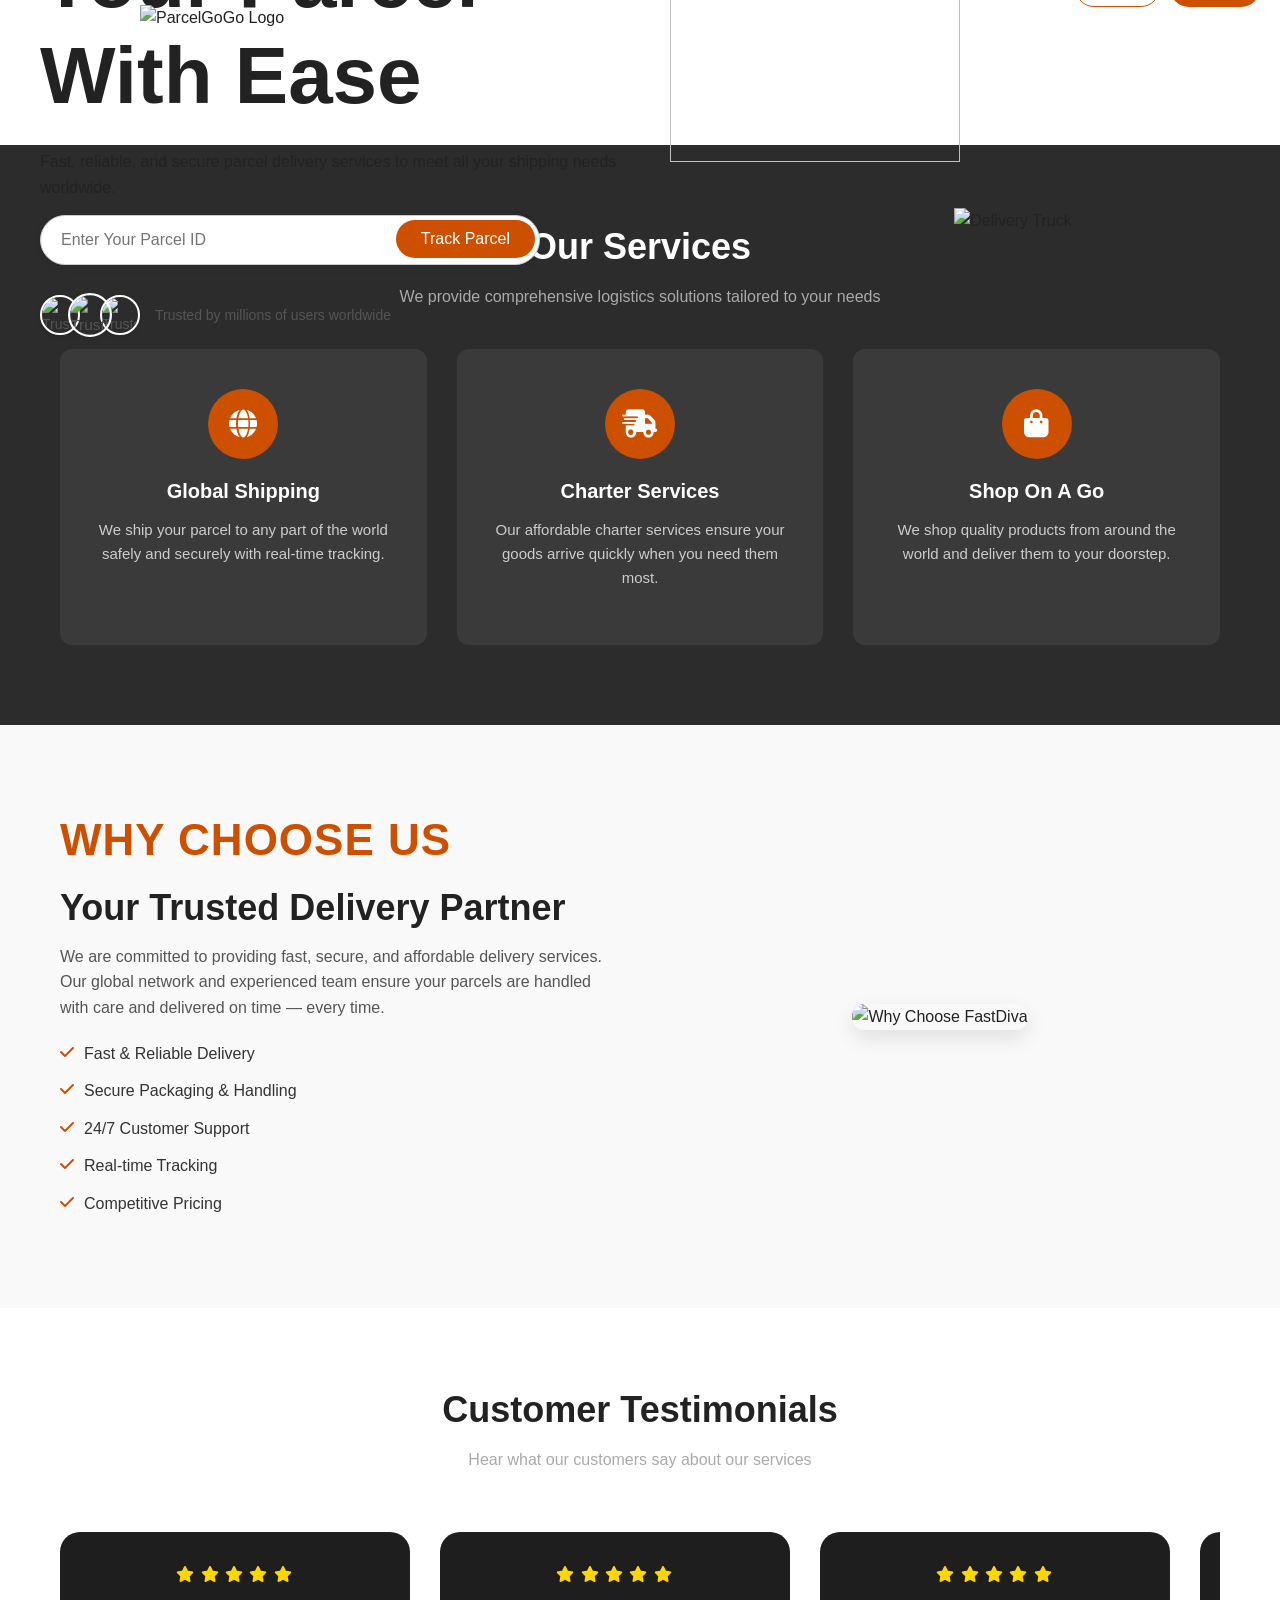
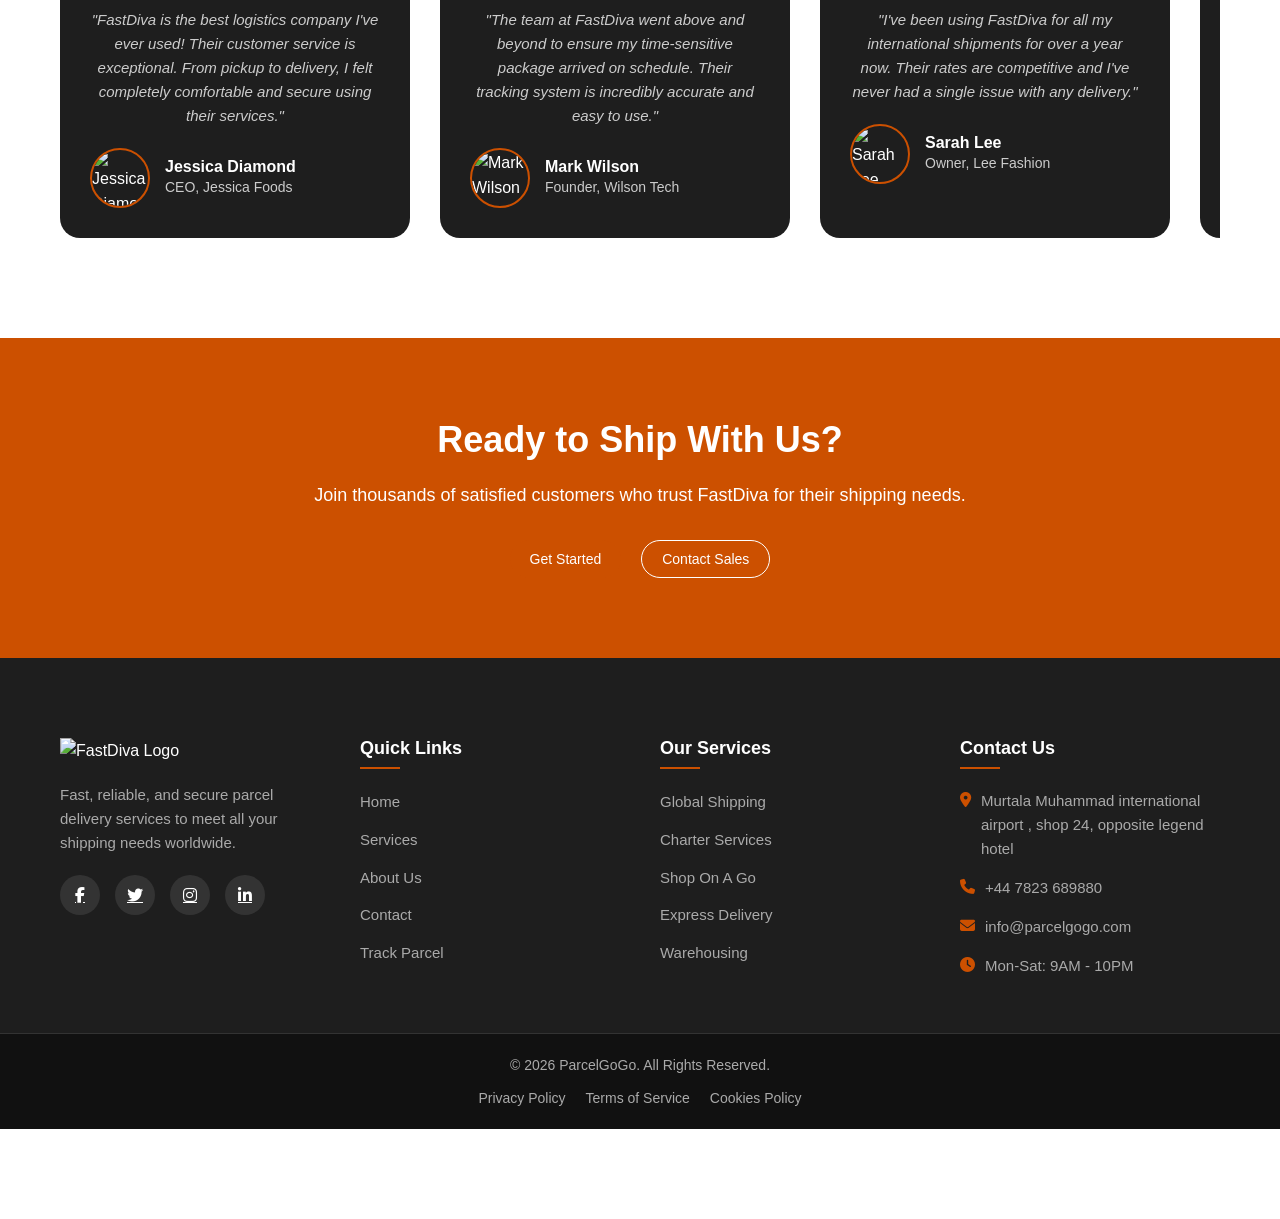
==== index.html @ 7b069b22 "Add files via upload" ====
<!DOCTYPE html>
<html lang="en">

<head>
  <meta charset="UTF-8" />
  <meta name="viewport" content="width=device-width, initial-scale=1.0" />
  <title>ParcelGoGo - Parcel Delivery Service</title>
  <link rel="stylesheet" href="https://cdnjs.cloudflare.com/ajax/libs/font-awesome/6.5.0/css/all.min.css">
  <link rel="stylesheet" href="./style.css">
  <link rel="icon" type="image/svg+xml" href="./assets/Colored No BG.png">
</head>

<body>

  <header>
    <div class="logo">
      <img class="logo-imgg"  src="./assets/Colored No BG.png" alt="ParcelGoGo Logo">
    </div>


    <nav>
      <ul>
        <li><a href="index.html">Home</a></li>
        <li class="dropdown">
          <a href="#">Services <i class="fa-solid fa-chevron-down dropdown-icon"></i></a>
          <div class="dropdown-content">
            <a href="shippingPage.html">Global Shipping</a>
            <a href="charter.html">Charter Services</a>
            <a href="shop.html">Shop On A Go</a>
            <a href="express.html">Express Delivery</a>
          </div>
        </li>
        <li><a href="about.html">About Us</a></li>
        <li><a href="offices.html" class="active">Our Offices</a></li>
        <li><a href="contact.html">Contact Us</a></li>
      </ul>
    </nav>



    <div class="auth-buttons">
      <button class="btn btn-outline">Sign In</button>
      <button class="btn btn-primary">Sign Up</button>
    </div>

    <div class="menu-toggle">
      <i class="fas fa-bars"></i>
    </div>
  </header>

  <!-- HERO SECTION -->
  <section class="hero container">
    <div class="hero-content">
      <h1>Send & Track <br>Your Parcel <br> With Ease</h1>
      <div class="arrowImage">
        <img src="./assets/arrow.png" alt="">
      </div>
      <p>Fast, reliable, and secure parcel delivery services to meet all your shipping needs worldwide.</p>

      <form class="tracking-form">
        <input type="text" placeholder="Enter Your Parcel ID">
        <button type="submit">Track Parcel</button>
      </form>

      <div class="trusted">
        <div class="trusted-images">
          <img src="./assets/person_1.jpg" alt="Trusted User">
          <img src="./assets/person_2.jpg" alt="Trusted User">
          <img src="./assets/person_1.jpg" alt="Trusted User">
        </div>
        <span>Trusted by millions of users worldwide</span>
      </div>
    </div>

    <div class="hero-image">
      <img src="./assets/mainTruck.png" alt="Delivery Truck">
    </div>
  </section>

  <!-- SERVICES SECTION -->
  <section class="services">
    <div class="container">
      <h2 class="section-title">Our Services</h2>
      <p class="section-subtitle">We provide comprehensive logistics solutions tailored to your needs</p>

      <div class="services-container">
        <div class="service-card">
          <div class="service-icon">
            <i class="fa-solid fa-globe"></i>
          </div>
          <h3>Global Shipping</h3>
          <p>We ship your parcel to any part of the world safely and securely with real-time tracking.</p>
        </div>

        <div class="service-card">
          <div class="service-icon">
            <i class="fa-solid fa-truck-fast"></i>
          </div>
          <h3>Charter Services</h3>
          <p>Our affordable charter services ensure your goods arrive quickly when you need them most.</p>
        </div>

        <div class="service-card">
          <div class="service-icon">
            <i class="fa-solid fa-bag-shopping"></i>
          </div>
          <h3>Shop On A Go</h3>
          <p>We shop quality products from around the world and deliver them to your doorstep.</p>
        </div>
      </div>
    </div>
  </section>

  <!-- WHY CHOOSE US SECTION -->
  <section class="why-choose-us">
    <div class="container">
      <div class="why-content">
        <div class="why-text">
          <span class="section-label">Why Choose Us</span>
          <h2>Your Trusted Delivery Partner</h2>
          <p>We are committed to providing fast, secure, and affordable delivery services. Our global network and
            experienced team ensure your parcels are handled with care and delivered on time — every time.</p>
          <ul>
            <li><i class="fa-solid fa-check"></i> Fast & Reliable Delivery</li>
            <li><i class="fa-solid fa-check"></i> Secure Packaging & Handling</li>
            <li><i class="fa-solid fa-check"></i> 24/7 Customer Support</li>
            <li><i class="fa-solid fa-check"></i> Real-time Tracking</li>
            <li><i class="fa-solid fa-check"></i> Competitive Pricing</li>
          </ul>
        </div>

        <div class="why-image">
          <img src="./assets/person_1.jpg" alt="Why Choose FastDiva">
        </div>
      </div>
    </div>
  </section>

  <!-- TESTIMONIALS SECTION -->
  <section class="testimonials">
    <div class="container">
      <h2 class="section-title">Customer Testimonials</h2>
      <p class="section-subtitle">Hear what our customers say about our services</p>

      <div class="testimonial-slider">
        <div class="testimonial-card">
          <div class="stars">
            <i class="fas fa-star"></i>
            <i class="fas fa-star"></i>
            <i class="fas fa-star"></i>
            <i class="fas fa-star"></i>
            <i class="fas fa-star"></i>
          </div>
          <p class="testimonial-text">
            "FastDiva is the best logistics company I've ever used! Their customer service is exceptional. From pickup
            to delivery, I felt completely comfortable and secure using their services."
          </p>
          <div class="testimonial-author">
            <img src="./assets/person_1.jpg" alt="Jessica Diamond">
            <div>
              <h4>Jessica Diamond</h4>
              <p>CEO, Jessica Foods</p>
            </div>
          </div>
        </div>

        <div class="testimonial-card">
          <div class="stars">
            <i class="fas fa-star"></i>
            <i class="fas fa-star"></i>
            <i class="fas fa-star"></i>
            <i class="fas fa-star"></i>
            <i class="fas fa-star"></i>
          </div>
          <p class="testimonial-text">
            "The team at FastDiva went above and beyond to ensure my time-sensitive package arrived on schedule. Their
            tracking system is incredibly accurate and easy to use."
          </p>
          <div class="testimonial-author">
            <img src="./assets/person_2.jpg" alt="Mark Wilson">
            <div>
              <h4>Mark Wilson</h4>
              <p>Founder, Wilson Tech</p>
            </div>
          </div>
        </div>

        <div class="testimonial-card">
          <div class="stars">
            <i class="fas fa-star"></i>
            <i class="fas fa-star"></i>
            <i class="fas fa-star"></i>
            <i class="fas fa-star"></i>
            <i class="fas fa-star"></i>
          </div>
          <p class="testimonial-text">
            "I've been using FastDiva for all my international shipments for over a year now. Their rates are
            competitive and I've never had a single issue with any delivery."
          </p>
          <div class="testimonial-author">
            <img src="./assets/person_1.jpg" alt="Sarah Lee">
            <div>
              <h4>Sarah Lee</h4>
              <p>Owner, Lee Fashion</p>
            </div>
          </div>
        </div>

        <div class="testimonial-card">
          <div class="stars">
            <i class="fas fa-star"></i>
            <i class="fas fa-star"></i>
            <i class="fas fa-star"></i>
            <i class="fas fa-star"></i>
            <i class="fas fa-star"></i>
          </div>
          <p class="testimonial-text">
            "What sets FastDiva apart is their attention to detail. Every package is handled with care, and their
            customer support team is always available to answer questions."
          </p>
          <div class="testimonial-author">
            <img src="./assets/person_2.jpg" alt="David Chen">
            <div>
              <h4>David Chen</h4>
              <p>Director, Global Imports</p>
            </div>
          </div>
        </div>
      </div>
    </div>
  </section>

  <!-- CTA SECTION -->
  <section class="cta">
    <div class="container">
      <h2>Ready to Ship With Us?</h2>
      <p>Join thousands of satisfied customers who trust FastDiva for their shipping needs.</p>
      <div class="cta-buttons">
        <button class="btn btn-primary">Get Started</button>
        <button class="btn btn-outline">Contact Sales</button>
      </div>
    </div>
  </section>

  <!-- FOOTER SECTION -->
  <footer class="footer">
    <div class="container">
      <div class="footer-container">
        <div class="footer-logo">
          <img src="./assets/Colored No BG.png" alt="FastDiva Logo">
          <p>Fast, reliable, and secure parcel delivery services to meet all your shipping needs worldwide.</p>
          <div class="social-icons">
            <a href="#"><i class="fab fa-facebook-f"></i></a>
            <a href="#"><i class="fab fa-twitter"></i></a>
            <a href="#"><i class="fab fa-instagram"></i></a>
            <a href="#"><i class="fab fa-linkedin-in"></i></a>
          </div>
        </div>

        <div class="footer-links">
          <h3>Quick Links</h3>
          <ul>
            <li><a href="#">Home</a></li>
            <li><a href="#">Services</a></li>
            <li><a href="#">About Us</a></li>
            <li><a href="#">Contact</a></li>
            <li><a href="#">Track Parcel</a></li>
          </ul>
        </div>

        <div class="footer-services">
          <h3>Our Services</h3>
          <ul>
            <li><a href="#">Global Shipping</a></li>
            <li><a href="#">Charter Services</a></li>
            <li><a href="#">Shop On A Go</a></li>
            <li><a href="#">Express Delivery</a></li>
            <li><a href="#">Warehousing</a></li>
          </ul>
        </div>

        <div class="footer-contact">
          <h3>Contact Us</h3>
          <ul>
            <li><i class="fas fa-map-marker-alt"></i><a href="">Murtala Muhammad international airport , shop 24,
                opposite legend hotel </a> </li>
            <li><i class="fas fa-phone"></i><a href=""> +44 7823 689880</a></li>
            <li><i class="fas fa-envelope"></i> <a href="">info@parcelgogo.com</a></li>
            <li><i class="fas fa-clock"></i><a href=""> Mon-Sat: 9AM - 10PM</a></li>
          </ul>
        </div>
      </div>
    </div>

    <div class="footer-bottom">
      <div class="container">
        <p>&copy; 2026 ParcelGoGo. All Rights Reserved.</p>
        <div class="legal-links">
          <a href="#">Privacy Policy</a>
          <a href="#">Terms of Service</a>
          <a href="#">Cookies Policy</a>
        </div>
      </div>
    </div>
  </footer>

  <script src="./script.js">
  </script>

</body>

</html>
---- style.css ----
/* BASE STYLES */
:root {
  --primary-color: #cc5000;
  --secondary-color: #2c2c2c;
  --dark-color: #1e1e1e;
  --light-color: #fff;
  --text-color: #222;
  --text-light: #aaa;
  --gray-color: #ccc;
  --section-padding: 80px 20px;
}

* {
  box-sizing: border-box;
  margin: 0;
  padding: 0;
}

body {
  margin: 0;
  font-family: 'Segoe UI', Arial, sans-serif;
  background: #fff;
  color: var(--text-color);
  line-height: 1.6;
}

img {
  max-width: 100%;
  height: auto;
}

.container {
  width: 100%;
  max-width: 1200px;
  margin: 0 auto;
  padding: 0 20px;
}

section {
  padding: var(--section-padding);
}

h1,
h2,
h3,
h4 {
  line-height: 1.2;
  margin-bottom: 15px;
}

p {
  margin-bottom: 15px;
}

.btn {
  display: inline-block;
  padding: 10px 20px;
  border-radius: 25px;
  font-size: 14px;
  font-weight: 500;
  text-align: center;
  cursor: pointer;
  transition: all 0.3s ease;
  border: none;
}

.btn-primary {
  background: var(--primary-color);
  color: var(--light-color);
}

.btn-outline {
  background: transparent;
  color: var(--primary-color);
  border: 1px solid var(--primary-color);
}

.btn:hover {
  transform: translateY(-2px);
  box-shadow: 0 4px 8px rgba(0, 0, 0, 0.1);
}

.section-title {
  font-size: 36px;
  margin-bottom: 15px;
  text-align: center;
}

.section-subtitle {
  font-size: 16px;
  color: var(--text-light);
  text-align: center;
  max-width: 700px;
  margin: 0 auto 40px;
}

.section-label {
  display: inline-block;
  font-size: 44px;
  font-weight: bold;
  color: var(--primary-color);
  text-transform: uppercase;
  letter-spacing: 1px;
  margin-bottom: 10px;
}


.logo {
  margin-left: 120px;
  /* adjust value as needed */
  margin-top: 100px;
}

/* HEADER */
header {
  display: flex;
  justify-content: space-between;
  align-items: center;
  padding: 15px 20px;
  background: transparent;
  position: static;
  left: 0;
  right: 0;
  z-index: 1000;
  transition: all 0.3s ease;
  margin-top: -10vh;
}


.logo img {
  height: 60px;
  width: 80px;
}

.logo-imgg {
  position: relative;
  top: -20px;
  /* Moves image upward */
}

nav ul {
  list-style: none;
  display: flex;
  gap: 25px;
  align-items: center;
  margin: 0;
  padding: 0;
}

nav a {
  text-decoration: none;
  color: var(--text-color);
  font-size: 15px;
  font-weight: 500;
  transition: color 0.3s ease;
}

nav a:hover {
  color: var(--primary-color);
}

.auth-buttons {
  display: flex;
  gap: 10px;
}

.dropdown {
  position: relative;
  display: inline-block;
}

.dropdown-icon {
  cursor: pointer;
  font-size: 14px;
  color: var(--text-color);
  transition: all 0.3s ease;
}

.dropdown:hover .dropdown-icon {
  color: var(--primary-color);
}

.dropdown-content {
  display: none;
  position: absolute;
  background-color: var(--light-color);
  min-width: 160px;
  top: 100%;
  left: 0;
  box-shadow: 0px 4px 8px rgba(0, 0, 0, 0.1);
  z-index: 10;
  border-radius: 8px;
  overflow: hidden;
}

.dropdown-content a {
  display: block;
  padding: 10px 15px;
  color: var(--text-color);
  text-decoration: none;
  font-size: 14px;
  transition: all 0.3s ease;
}

.dropdown-content a:hover {
  background-color: #f5f5f5;
  color: var(--primary-color);
  padding-left: 20px;
}

.dropdown:hover .dropdown-content {
  display: block;
}

/* Mobile Menu */
.menu-toggle {
  display: none;
  font-size: 24px;
  cursor: pointer;
  color: var(--text-color);
  transition: all 0.3s ease;
  background: none;
  border: none;
}

.menu-toggle:hover {
  color: var(--primary-color);
}

/* HERO SECTION */
.hero {
  display: flex;
  justify-content: space-between;
  align-items: center;
  padding: 40px 0 80px;
  ;
  width: 100%;
}

.hero-content {
  flex: 1;
  min-width: 300px;
  padding-right: 40px;
  margin-top: -65vh;
}

.hero-content p {
  margin-top: -20px;
}

.hero h1 {
  font-size: 80px;
  font-weight: 700;
  line-height: 1.2;
  margin-bottom: 20px;
  color: var(--text-color);
  margin-top: 35vh;
}

.hero h1 span {
  color: var(--primary-color);
}

.tracking-form {
  display: flex;
  max-width: 500px;
  margin-bottom: 30px;
  position: relative;
}

.tracking-form input {
  flex: 1;
  padding: 15px 20px;
  border: 1px solid var(--gray-color);
  height: 50px;
  border-radius: 25px;
  outline: none;
  font-size: 16px;
  box-shadow: 0 2px 10px rgba(0, 0, 0, 0.05);
}

.arrowImage img {
  height: 290px;
  width: 290px;
  margin-left: 70vh;
  margin-top: -90vh;
}

.tracking-form button {
  position: absolute;
  right: 5px;
  top: 5px;
  padding: 10px 25px;
  background: var(--primary-color);
  color: var(--light-color);
  border: none;
  border-radius: 25px;
  cursor: pointer;
  font-size: 16px;
  font-weight: 500;
  transition: all 0.3s ease;
}

.tracking-form button:hover {
  background: #c51616;
}

.trusted {
  display: flex;
  align-items: center;
  gap: 15px;
  font-size: 14px;
  color: #555;
}

.trusted-images {
  display: flex;
  align-items: center;
  position: relative;
}

.trusted-images img {
  height: 40px;
  width: 40px;
  border-radius: 50%;
  object-fit: cover;
  border: 2px solid white;
  box-shadow: 0 2px 4px rgba(0, 0, 0, 0.1);
}

.trusted-images img:nth-child(1) {
  position: relative;
  z-index: 1;
  margin-right: -10px;
}

.trusted-images img:nth-child(2) {
  position: relative;
  z-index: 2;
  transform: scale(1.1);
}

.trusted-images img:nth-child(3) {
  position: relative;
  z-index: 1;
  margin-left: -10px;
}

.hero-image {
  flex: 1;
  min-width: 300px;
  text-align: center;
}

.hero-image img {
  margin-top: -25vh;
  max-width: 100%;
  margin-left: 14vh;
  height: auto;
  animation: float 3s ease-in-out infinite;
}

@keyframes float {
  0% {
    transform: translateY(0px);
  }

  50% {
    transform: translateY(-15px);
  }

  100% {
    transform: translateY(0px);
  }
}

/* SERVICES SECTION */
.services {
  background: var(--secondary-color);
  color: var(--light-color);
  text-align: center;
  margin-top: -30vh;
}

.services .section-title {
  color: var(--light-color);
}

.services-container {
  display: grid;
  grid-template-columns: repeat(auto-fit, minmax(280px, 1fr));
  gap: 30px;
  margin-top: 40px;
}

.service-card {
  background: #3a3a3a;
  border-radius: 12px;
  padding: 40px 25px;
  text-align: center;
  transition: all 0.3s ease;
}

.service-card:hover {
  transform: translateY(-10px);
  box-shadow: 0 10px 20px rgba(0, 0, 0, 0.2);
}

.service-icon {
  background: var(--primary-color);
  width: 70px;
  height: 70px;
  border-radius: 50%;
  display: flex;
  align-items: center;
  justify-content: center;
  margin: 0 auto 20px;
  font-size: 28px;
}

.service-card h3 {
  font-size: 20px;
  margin-bottom: 15px;
  color: var(--light-color);
}

.service-card p {
  font-size: 15px;
  color: var(--gray-color);
}

/* WHY CHOOSE US SECTION */
.why-choose-us {
  background: #f9f9f9;
}

.why-content {
  display: flex;
  align-items: center;
  justify-content: space-between;
  flex-wrap: wrap;
  gap: 40px;
}

.why-text {
  flex: 1;
  min-width: 300px;
}

.why-text h2 {
  font-size: 36px;
  color: var(--text-color);
}

.why-text p {
  font-size: 16px;
  color: #555;
  margin-bottom: 20px;
}

.why-text ul {
  list-style: none;
  padding: 0;
  margin-top: 20px;
}

.why-text ul li {
  font-size: 16px;
  color: #333;
  margin-bottom: 12px;
  display: flex;
  align-items: flex-start;
}

.why-text ul li i {
  color: var(--primary-color);
  margin-right: 10px;
  margin-top: 3px;
}

.why-image {
  flex: 1;
  min-width: 300px;
  text-align: center;
  position: relative;
}

.why-image img {
  border-radius: 12px;
  box-shadow: 0px 8px 20px rgba(0, 0, 0, 0.1);
}

/* TESTIMONIALS SECTION */
.testimonials {
  background: #fff;
  text-align: center;
}

.testimonials .section-title {
  color: var(--text-color);
}

.testimonial-slider {
  display: flex;
  overflow-x: auto;
  scroll-snap-type: x mandatory;
  gap: 30px;
  padding: 20px 0;
  scrollbar-width: none;
  -ms-overflow-style: none;
}

.testimonial-slider::-webkit-scrollbar {
  display: none;
}

.testimonial-card {
  background: var(--dark-color);
  color: var(--light-color);
  border-radius: 20px;
  padding: 30px;
  min-width: 300px;
  max-width: 350px;
  flex: 0 0 auto;
  scroll-snap-align: start;
  transition: all 0.3s ease;
}

.testimonial-card:hover {
  transform: translateY(-5px);
  box-shadow: 0 10px 20px rgba(0, 0, 0, 0.2);
}

.stars i {
  color: gold;
  font-size: 16px;
  margin-right: 2px;
}

.testimonial-text {
  font-size: 15px;
  color: var(--gray-color);
  margin: 20px 0;
  line-height: 1.6;
  font-style: italic;
}

.testimonial-author {
  display: flex;
  align-items: center;
  gap: 15px;
  text-align: left;
}

.testimonial-author img {
  width: 60px;
  height: 60px;
  border-radius: 50%;
  object-fit: cover;
  border: 2px solid var(--primary-color);
}

.testimonial-author h4 {
  font-size: 16px;
  margin: 0;
  color: var(--light-color);
}

.testimonial-author p {
  font-size: 14px;
  margin: 0;
  color: var(--gray-color);
}

/* CTA SECTION */
.cta {
  background: var(--primary-color);
  color: var(--light-color);
  text-align: center;
  padding: 80px 20px;
}

.cta h2 {
  font-size: 36px;
  margin-bottom: 20px;
}

.cta p {
  font-size: 18px;
  max-width: 700px;
  margin: 0 auto 30px;
}

.cta-buttons {
  display: flex;
  justify-content: center;
  gap: 20px;
  flex-wrap: wrap;
}

.cta .btn-outline {
  color: var(--light-color);
  border-color: var(--light-color);
}

.cta .btn-outline:hover {
  background: var(--light-color);
  color: var(--primary-color);
}

/* FOOTER */
.footer {
  background-color: var(--dark-color);
  color: var(--light-color);
  padding: 80px 0 0;
}

.footer-container {
  display: grid;
  grid-template-columns: repeat(auto-fit, minmax(200px, 1fr));
  gap: 40px;
  margin-bottom: 40px;
}

.footer-logo img {
  height: 40px;
  margin-bottom: 20px;
}

.footer-logo p {
  color: var(--text-light);
  font-size: 15px;
  line-height: 1.6;
  margin-bottom: 20px;
}

.social-icons {
  display: flex;
  gap: 15px;
}

.social-icons a {
  color: var(--light-color);
  background-color: #333;
  width: 40px;
  height: 40px;
  border-radius: 50%;
  display: flex;
  align-items: center;
  justify-content: center;
  transition: all 0.3s ease;
}

.social-icons a:hover {
  background-color: var(--primary-color);
  transform: translateY(-3px);
}

.footer h3 {
  color: var(--light-color);
  font-size: 18px;
  margin-bottom: 20px;
  position: relative;
  padding-bottom: 10px;
}

.footer h3::after {
  content: '';
  position: absolute;
  left: 0;
  bottom: 0;
  width: 40px;
  height: 2px;
  background-color: var(--primary-color);
}

.footer ul {
  list-style: none;
  padding: 0;
}

.footer ul li {
  margin-bottom: 12px;
}

.footer ul li a {
  color: var(--text-light);
  text-decoration: none;
  transition: color 0.3s ease;
  font-size: 15px;
}

.footer ul li a:hover {
  color: var(--primary-color);
  padding-left: 5px;
}

.footer-contact ul li {
  display: flex;
  align-items: flex-start;
  gap: 10px;
  color: var(--text-light);
  font-size: 15px;
  margin-bottom: 15px;
}

.footer-contact ul li i {
  color: var(--primary-color);
  margin-top: 3px;
}

.footer-bottom {
  background-color: #111;
  padding: 20px 0;
  text-align: center;
  border-top: 1px solid #333;
}

.footer-bottom p {
  color: var(--text-light);
  font-size: 14px;
  margin-bottom: 10px;
}

.legal-links {
  display: flex;
  justify-content: center;
  gap: 20px;
  flex-wrap: wrap;
}

.legal-links a {
  color: var(--text-light);
  text-decoration: none;
  font-size: 14px;
  transition: color 0.3s ease;
}

.legal-links a:hover {
  color: var(--primary-color);
}

/* MOBILE STYLES */
@media (max-width: 768px) {

  /* Mobile menu styles */
  nav ul {
    display: none;
    flex-direction: column;
    background: var(--light-color);
    position: fixed;
    top: 70px;
    left: 0;
    right: 0;
    width: 100%;
    padding: 20px 0;
    box-shadow: 0 10px 20px rgba(0, 0, 0, 0.1);
    z-index: 999;
  }

  nav ul.show {
    display: flex;
  }

  nav ul li {
    width: 100%;
    text-align: center;
    padding: 15px 20px;
  }

  nav ul li:hover {
    background: #f9f9f9;
  }

  .dropdown-content {
    position: static;
    box-shadow: none;
    display: none;
    width: 100%;
    background: #f5f5f5;
  }

  .dropdown:hover .dropdown-content,
  .dropdown-content.show {
    display: block;
  }

  .menu-toggle {
    display: block;
  }

  .auth-buttons {
    display: none;
  }

  /* Other mobile styles */
  .hero {
    flex-direction: column;
    text-align: center;
    padding-top: 120px;
  }

  .hero h1 {
    font-size: 36px;
  }

  .tracking-form {
    flex-direction: column;
    max-width: 100%;
    position: static;
  }

  .tracking-form input {
    margin-bottom: 10px;
  }

  .tracking-form button {
    position: static;
    width: 100%;
  }

  .trusted {
    justify-content: center;
  }

  /* WHY CHOOSE US */
  .why-content {
    flex-direction: column;
    text-align: center;
  }

  .why-text ul li {
    justify-content: center;
  }

  /* CTA */
  .cta-buttons {
    flex-direction: column;
    align-items: center;
  }

  .cta .btn {
    width: 100%;
    max-width: 300px;
  }

  /* FOOTER */
  .footer-container {
    grid-template-columns: 1fr;
    text-align: center;
  }

  .footer h3::after {
    left: 50%;
    transform: translateX(-50%);
  }

  .social-icons {
    justify-content: center;
  }

  .footer ul li a:hover {
    padding-left: 0;
  }
}

@media (max-width: 480px) {
  .hero h1 {
    font-size: 28px;
  }

  .section-title {
    font-size: 28px;
  }

  .testimonial-card {
    min-width: 260px;
    padding: 20px;
  }

  .footer-container {
    gap: 30px;
  }

  .legal-links {
    flex-direction: column;
    gap: 10px;
  }
}
/* ===== MEDIUM SCREENS (tablets, up to 768px) ===== */
@media (max-width: 768px) {
  header {
    margin-top: 0;              /* kill the -10vh hack that pushes header off-canvas */
    padding: 15px 20px;
    position: relative;
    flex-wrap: wrap;
  }

  .logo {
    margin-left: 20px;          /* remove the fixed 120px offset */
    margin-top: 0;
  }

  .logo img {
    height: 50px;
    width: auto;                /* avoid squashing at fixed 80px width */
  }

  .logo-imgg {
    top: 0;                     /* remove the -20px nudge, not needed at this size */
  }

  nav {
    width: 100%;
  }

  nav ul {
    top: 65px;                  /* align with the smaller header height above */
  }

  .menu-toggle {
    font-size: 26px;
    padding: 5px 10px;
  }
}

/* ===== SMALL SCREENS (phones, up to 480px) ===== */
@media (max-width: 480px) {
  header {
    padding: 10px 15px;
  }

  .logo {
    margin-left: 10px;
  }

  .logo img {
    height: 40px;
  }

  nav ul {
    top: 55px;
    padding: 10px 0;
  }

  nav ul li {
    padding: 12px 15px;
    font-size: 14px;
  }

  .dropdown-content {
    min-width: 100%;
  }

  .menu-toggle {
    font-size: 22px;
  }
}
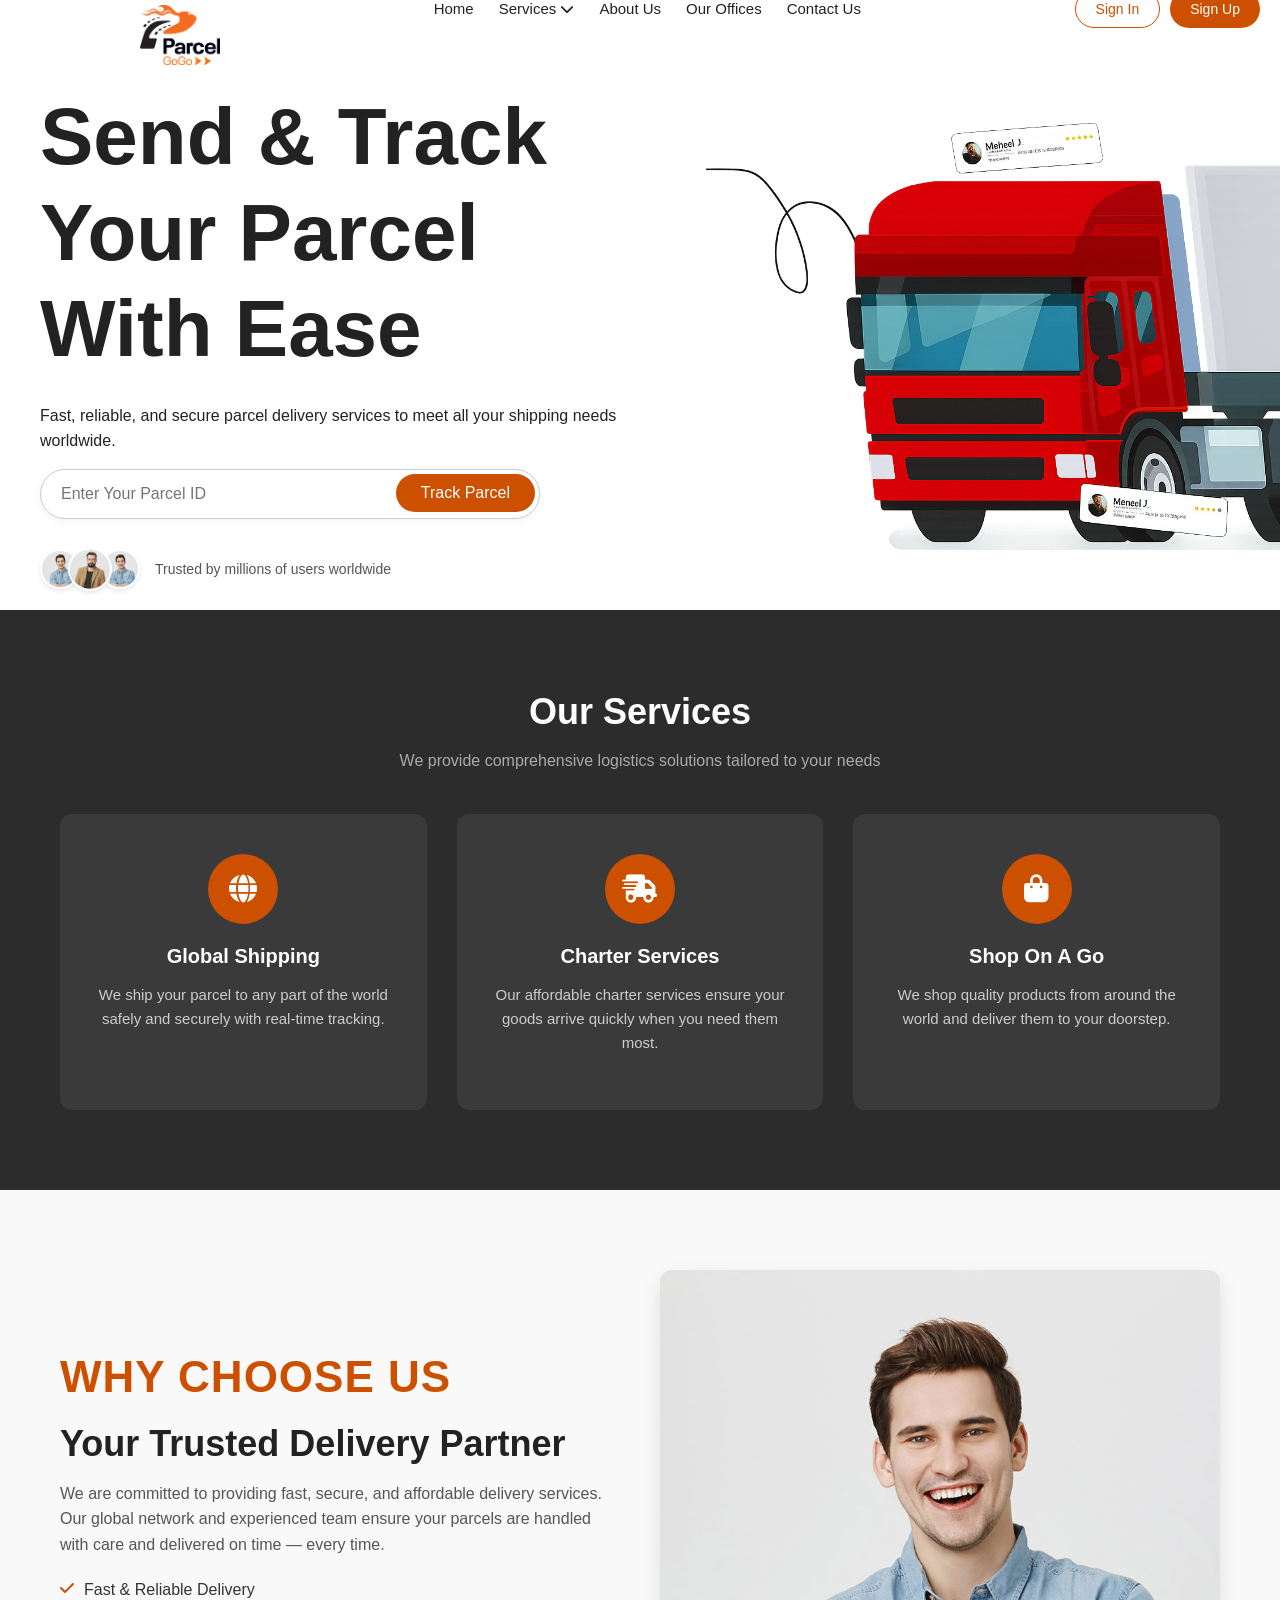
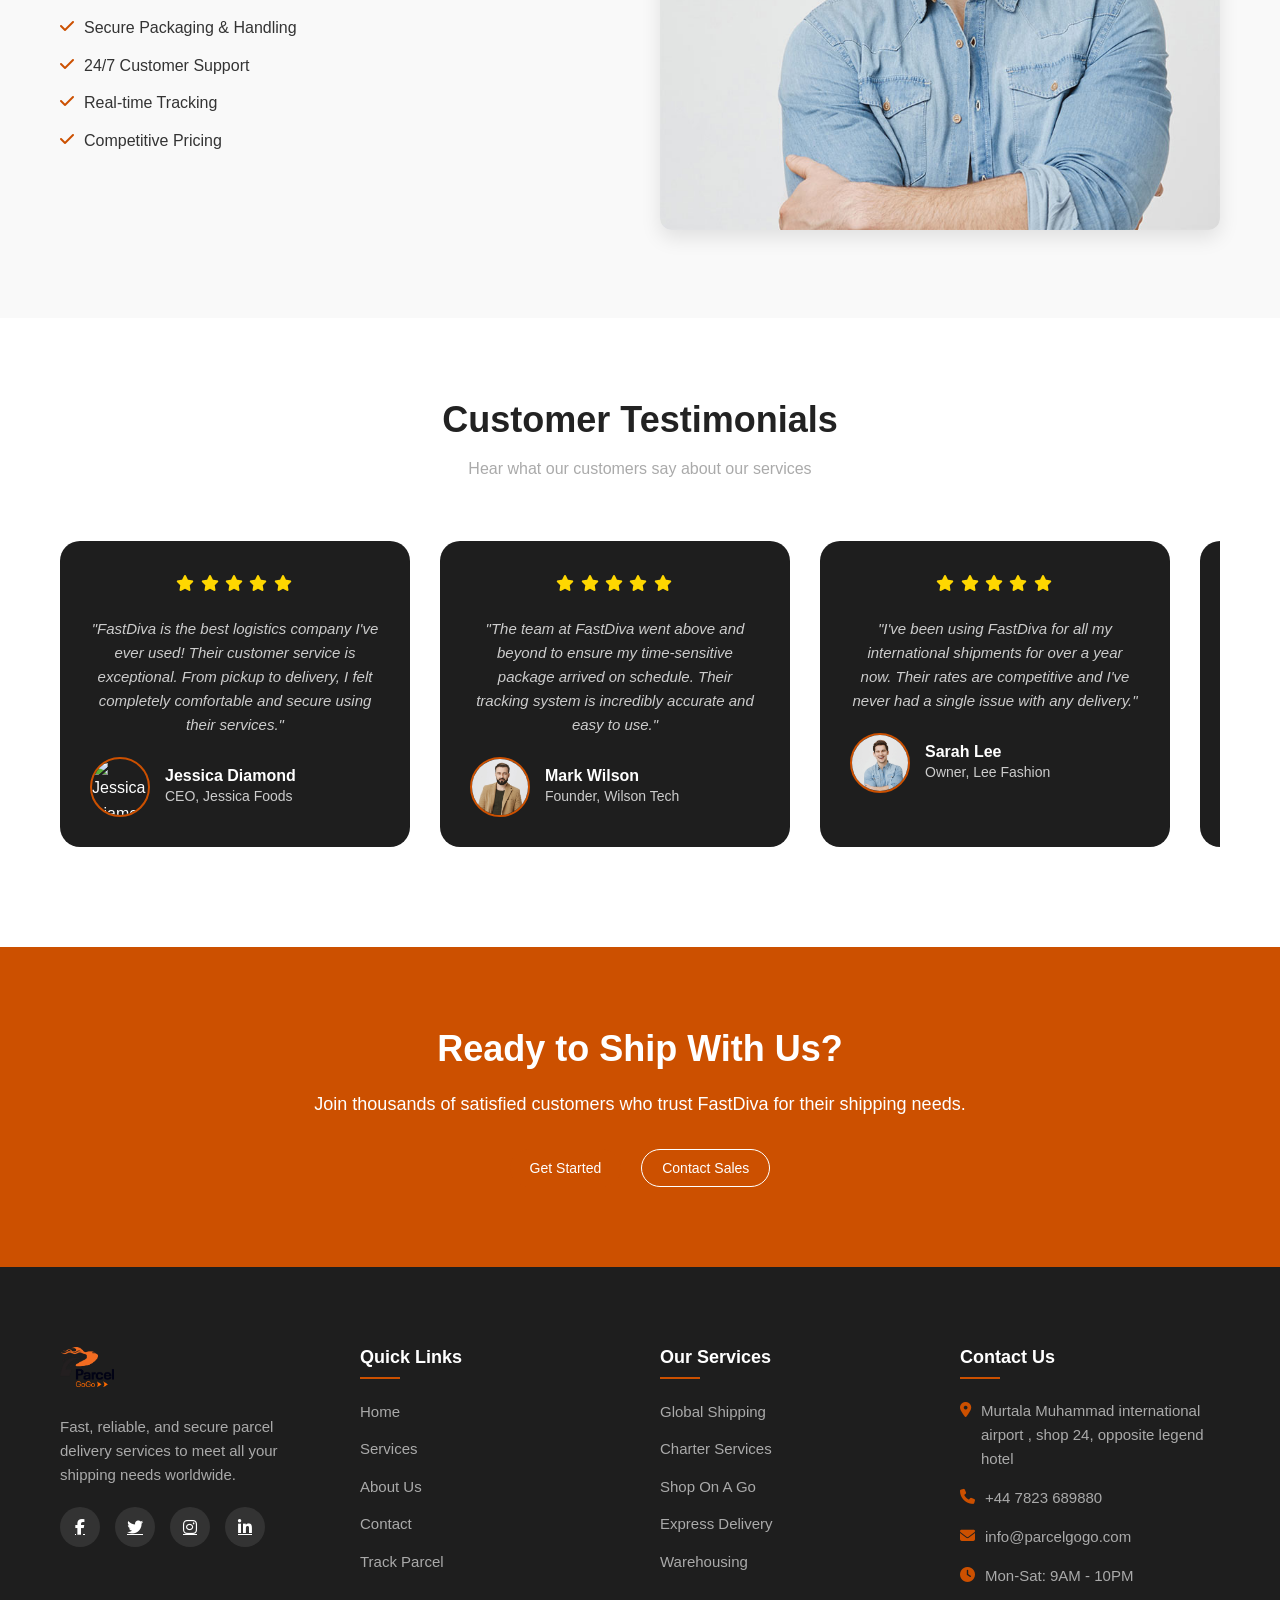
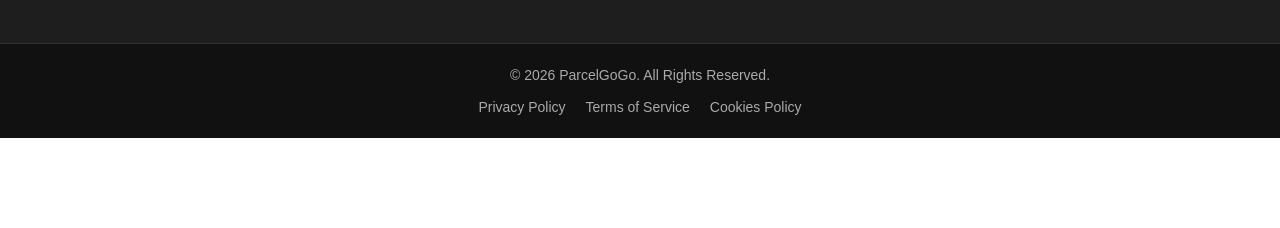
==== commit 6efeb57c: "Update index.html" ====
--- a/index.html
+++ b/index.html
@@ -6,15 +6,15 @@
   <meta name="viewport" content="width=device-width, initial-scale=1.0" />
   <title>ParcelGoGo - Parcel Delivery Service</title>
   <link rel="stylesheet" href="https://cdnjs.cloudflare.com/ajax/libs/font-awesome/6.5.0/css/all.min.css">
-  <link rel="stylesheet" href="./style.css">
-  <link rel="icon" type="image/svg+xml" href="./assets/Colored No BG.png">
+  <link rel="stylesheet" href="style.css">
+  <link rel="icon" type="image/svg+xml" href="Colored No BG.png">
 </head>
 
 <body>
 
   <header>
     <div class="logo">
-      <img class="logo-imgg"  src="./assets/Colored No BG.png" alt="ParcelGoGo Logo">
+      <img class="logo-imgg"  src="Colored No BG.png" alt="ParcelGoGo Logo">
     </div>
 
 
@@ -53,7 +53,7 @@
     <div class="hero-content">
       <h1>Send & Track <br>Your Parcel <br> With Ease</h1>
       <div class="arrowImage">
-        <img src="./assets/arrow.png" alt="">
+        <img src="arrow.png" alt="">
       </div>
       <p>Fast, reliable, and secure parcel delivery services to meet all your shipping needs worldwide.</p>
 
@@ -64,16 +64,16 @@
 
       <div class="trusted">
         <div class="trusted-images">
-          <img src="./assets/person_1.jpg" alt="Trusted User">
-          <img src="./assets/person_2.jpg" alt="Trusted User">
-          <img src="./assets/person_1.jpg" alt="Trusted User">
+          <img src="person_1.jpg" alt="Trusted User">
+          <img src="person_2.jpg" alt="Trusted User">
+          <img src="person_1.jpg" alt="Trusted User">
         </div>
         <span>Trusted by millions of users worldwide</span>
       </div>
     </div>
 
     <div class="hero-image">
-      <img src="./assets/mainTruck.png" alt="Delivery Truck">
+      <img src="mainTruck.png" alt="Delivery Truck">
     </div>
   </section>
 
@@ -130,7 +130,7 @@
         </div>
 
         <div class="why-image">
-          <img src="./assets/person_1.jpg" alt="Why Choose FastDiva">
+          <img src="person_1.jpg" alt="Why Choose FastDiva">
         </div>
       </div>
     </div>
@@ -177,7 +177,7 @@
             tracking system is incredibly accurate and easy to use."
           </p>
           <div class="testimonial-author">
-            <img src="./assets/person_2.jpg" alt="Mark Wilson">
+            <img src="person_2.jpg" alt="Mark Wilson">
             <div>
               <h4>Mark Wilson</h4>
               <p>Founder, Wilson Tech</p>
@@ -198,7 +198,7 @@
             competitive and I've never had a single issue with any delivery."
           </p>
           <div class="testimonial-author">
-            <img src="./assets/person_1.jpg" alt="Sarah Lee">
+            <img src="person_1.jpg" alt="Sarah Lee">
             <div>
               <h4>Sarah Lee</h4>
               <p>Owner, Lee Fashion</p>
@@ -219,7 +219,7 @@
             customer support team is always available to answer questions."
           </p>
           <div class="testimonial-author">
-            <img src="./assets/person_2.jpg" alt="David Chen">
+            <img src="person_2.jpg" alt="David Chen">
             <div>
               <h4>David Chen</h4>
               <p>Director, Global Imports</p>
@@ -247,7 +247,7 @@
     <div class="container">
       <div class="footer-container">
         <div class="footer-logo">
-          <img src="./assets/Colored No BG.png" alt="FastDiva Logo">
+          <img src="Colored No BG.png" alt="FastDiva Logo">
           <p>Fast, reliable, and secure parcel delivery services to meet all your shipping needs worldwide.</p>
           <div class="social-icons">
             <a href="#"><i class="fab fa-facebook-f"></i></a>
@@ -309,4 +309,4 @@
 
 </body>
 
-</html>+</html>
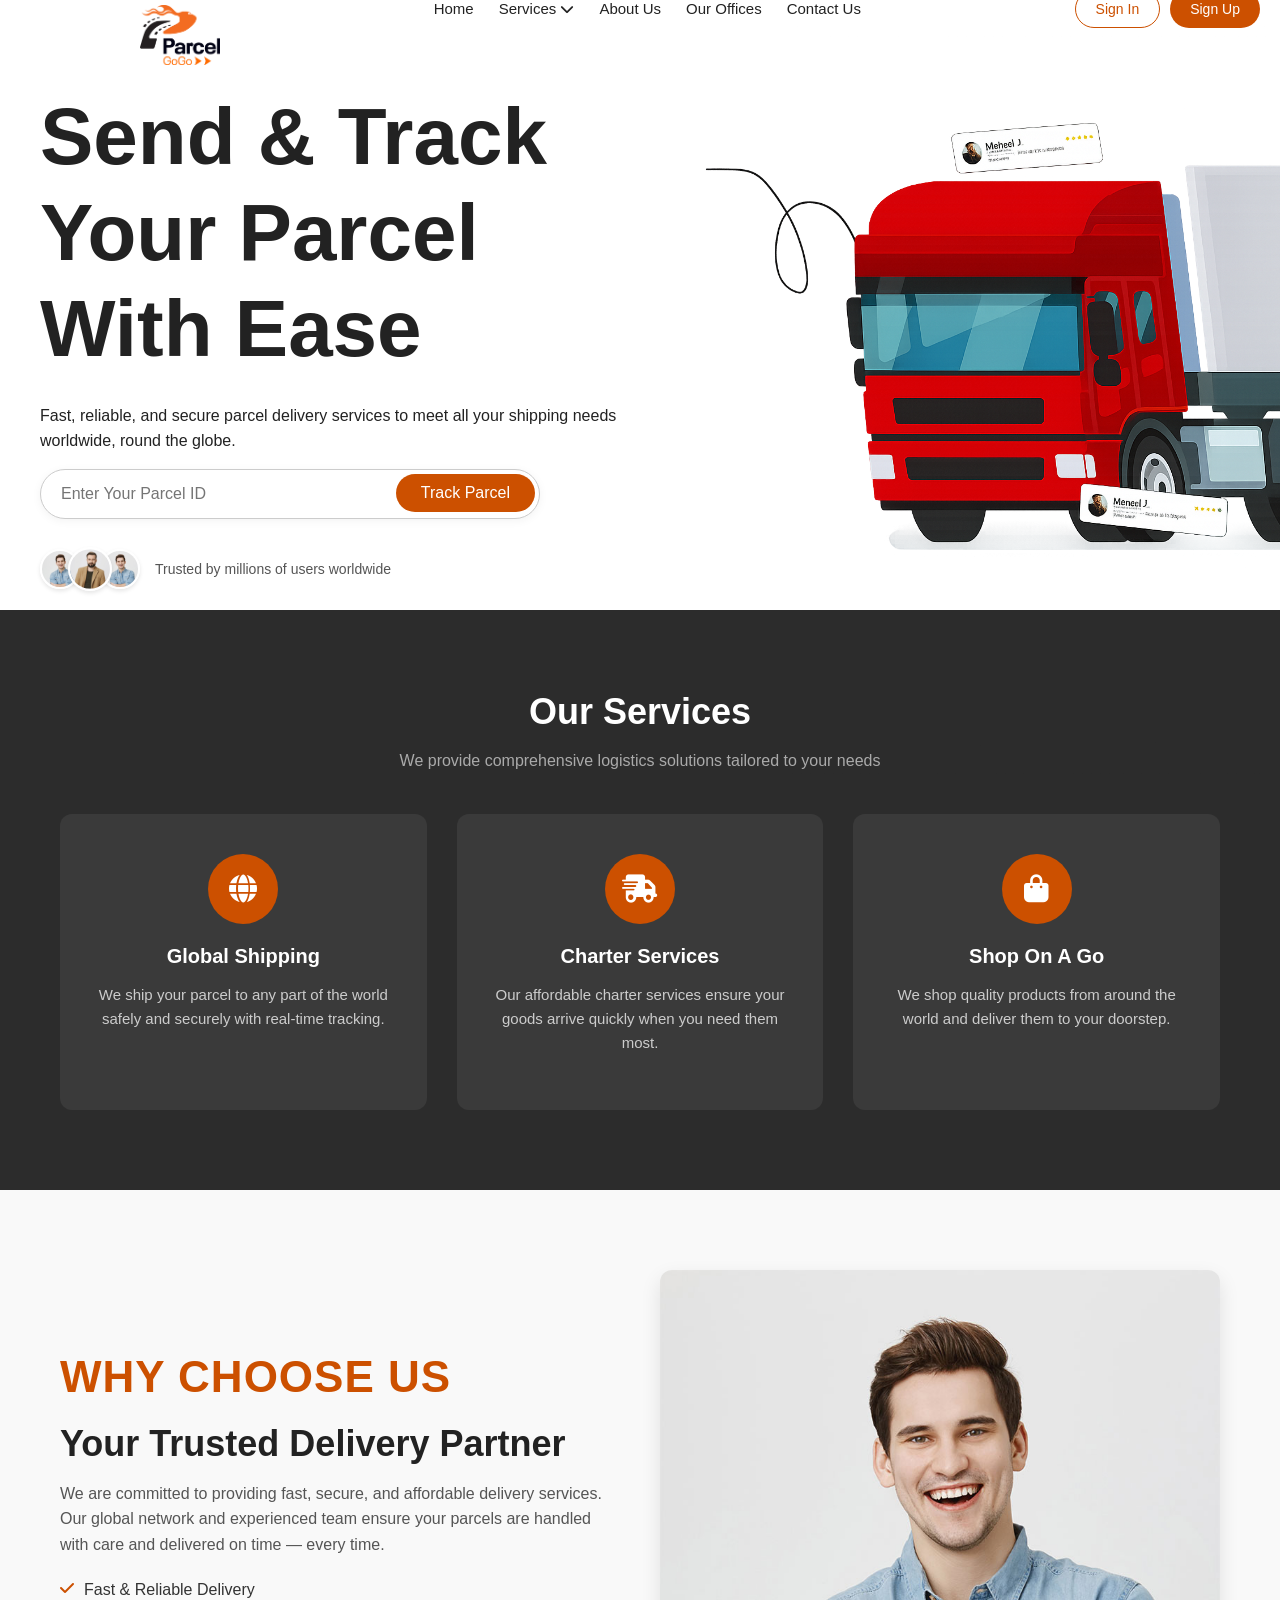
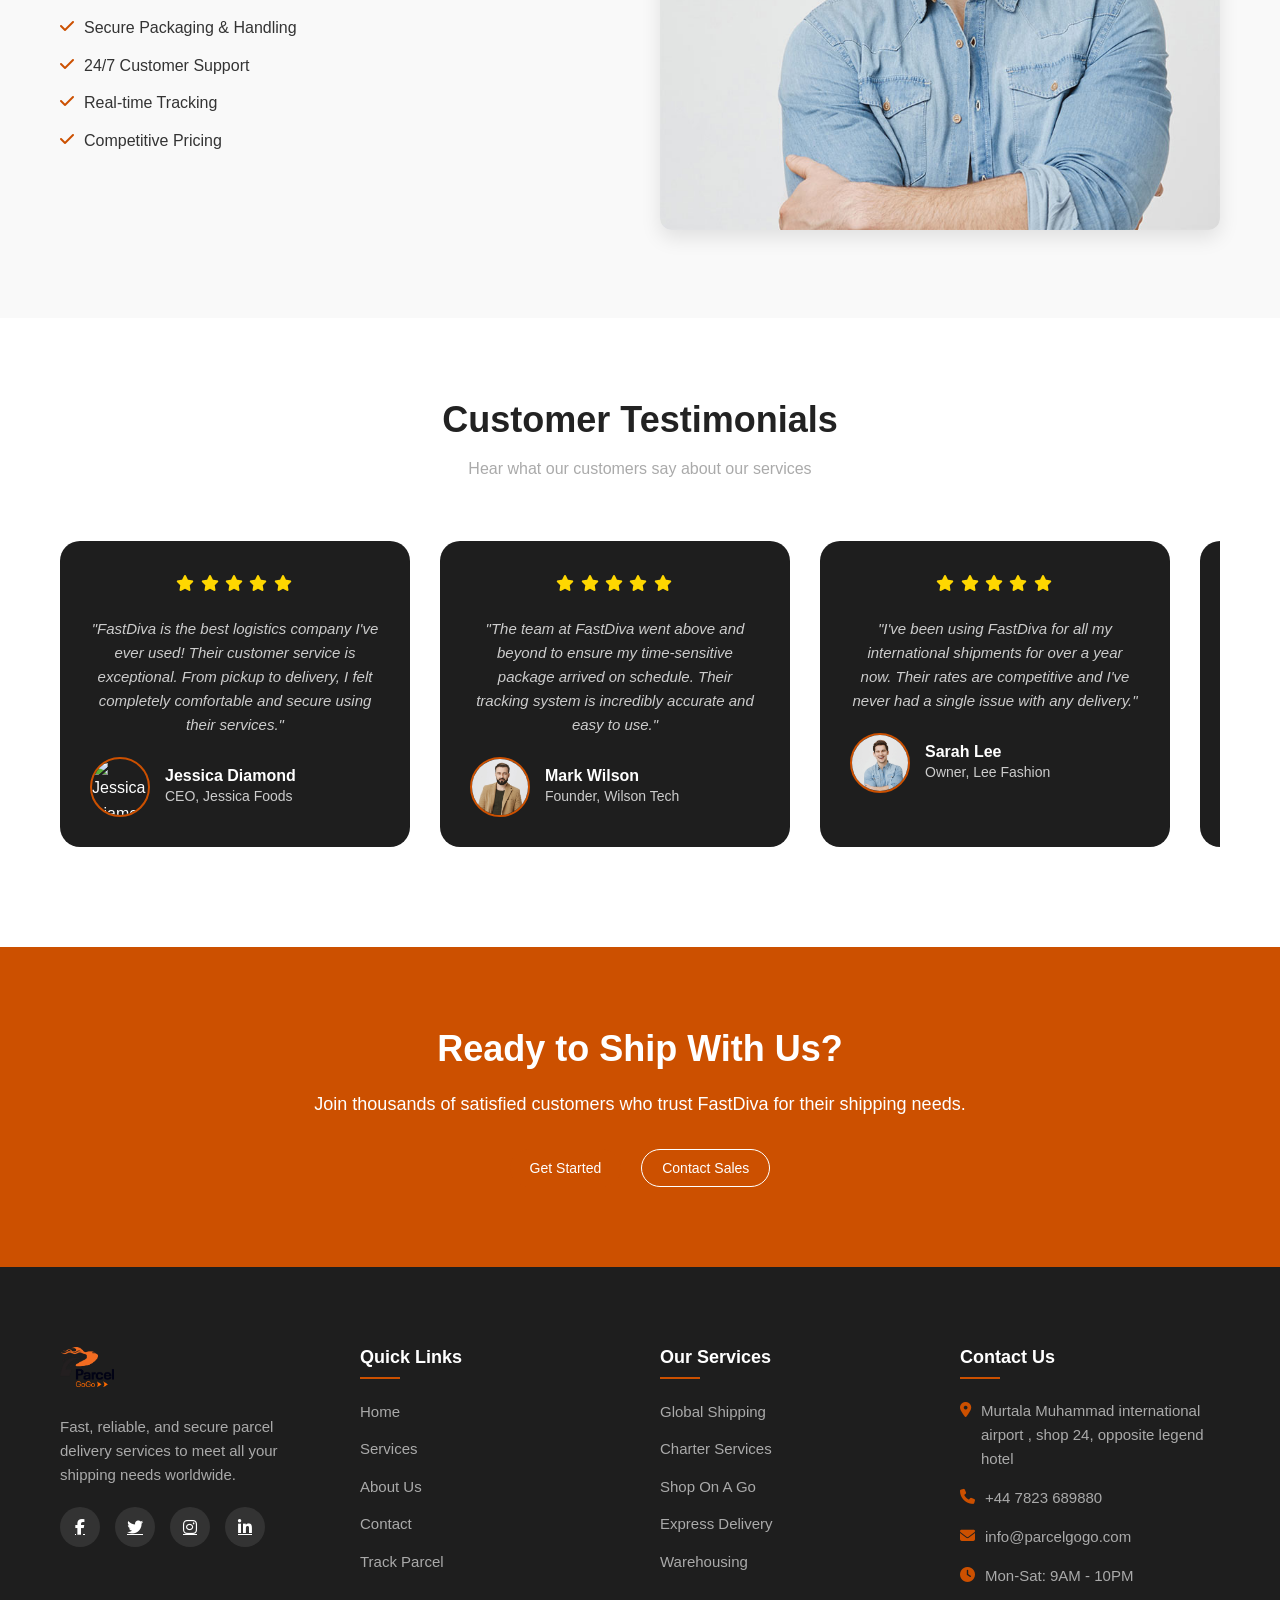
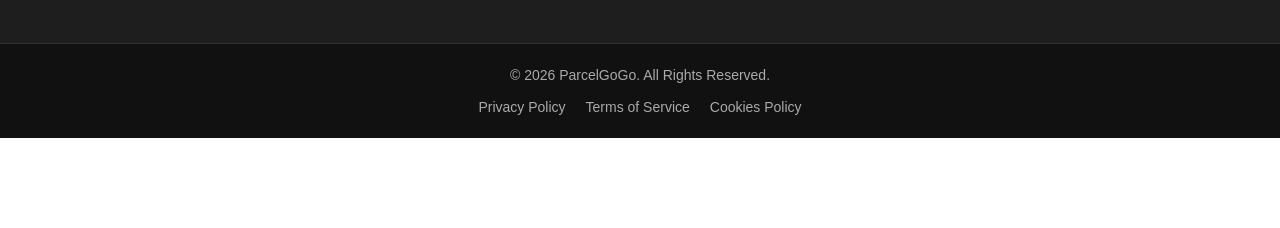
==== commit 50cd120b: "Fix HTML encoding issues in index.html" ====
--- a/index.html
+++ b/index.html
@@ -55,7 +55,7 @@
       <div class="arrowImage">
         <img src="arrow.png" alt="">
       </div>
-      <p>Fast, reliable, and secure parcel delivery services to meet all your shipping needs worldwide.</p>
+      <p>Fast, reliable, and secure parcel delivery services to meet all your shipping needs worldwide, round the globe.</p>
 
       <form class="tracking-form">
         <input type="text" placeholder="Enter Your Parcel ID">
--- a/style.css
+++ b/style.css
@@ -955,4 +955,73 @@
   .menu-toggle {
     font-size: 22px;
   }
-}+}
+/* ===== HERO CLEANUP FOR SMALL SCREENS ===== */
+@media (max-width: 768px) {
+  .hero {
+    padding-top: 100px;
+  }
+
+  .hero-content {
+    margin-top: 0;
+    padding-right: 0;
+    text-align: center;
+    width: 100%;
+  }
+
+  .hero-content p {
+    margin-top: 0;
+  }
+
+  .hero h1 {
+    margin-top: 0;
+    font-size: 32px;
+    text-align: center;
+  }
+
+  .arrowImage {
+    display: none;   /* floating review badge image - too cramped on mobile */
+  }
+
+  .tracking-form {
+    margin: 0 auto 20px;
+    width: 100%;
+  }
+
+  .trusted {
+    justify-content: center;
+    flex-wrap: wrap;
+    text-align: center;
+    gap: 10px;
+  }
+
+  .hero-image {
+    margin-top: 20px;
+    width: 100%;
+  }
+
+  .hero-image img {
+    margin-top: 0;
+    margin-left: 0;
+    max-width: 220px;   /* shrink the truck down */
+    animation: float 3s ease-in-out infinite;
+  }
+
+  .services {
+    margin-top: 0;   /* was -30vh, dragging the black section up under the hero */
+  }
+}
+
+@media (max-width: 480px) {
+  .hero h1 {
+    font-size: 26px;
+  }
+
+  .hero-content p {
+    font-size: 14px;
+  }
+
+  .hero-image img {
+    max-width: 180px;   /* even smaller on very small phones */
+  }
+}
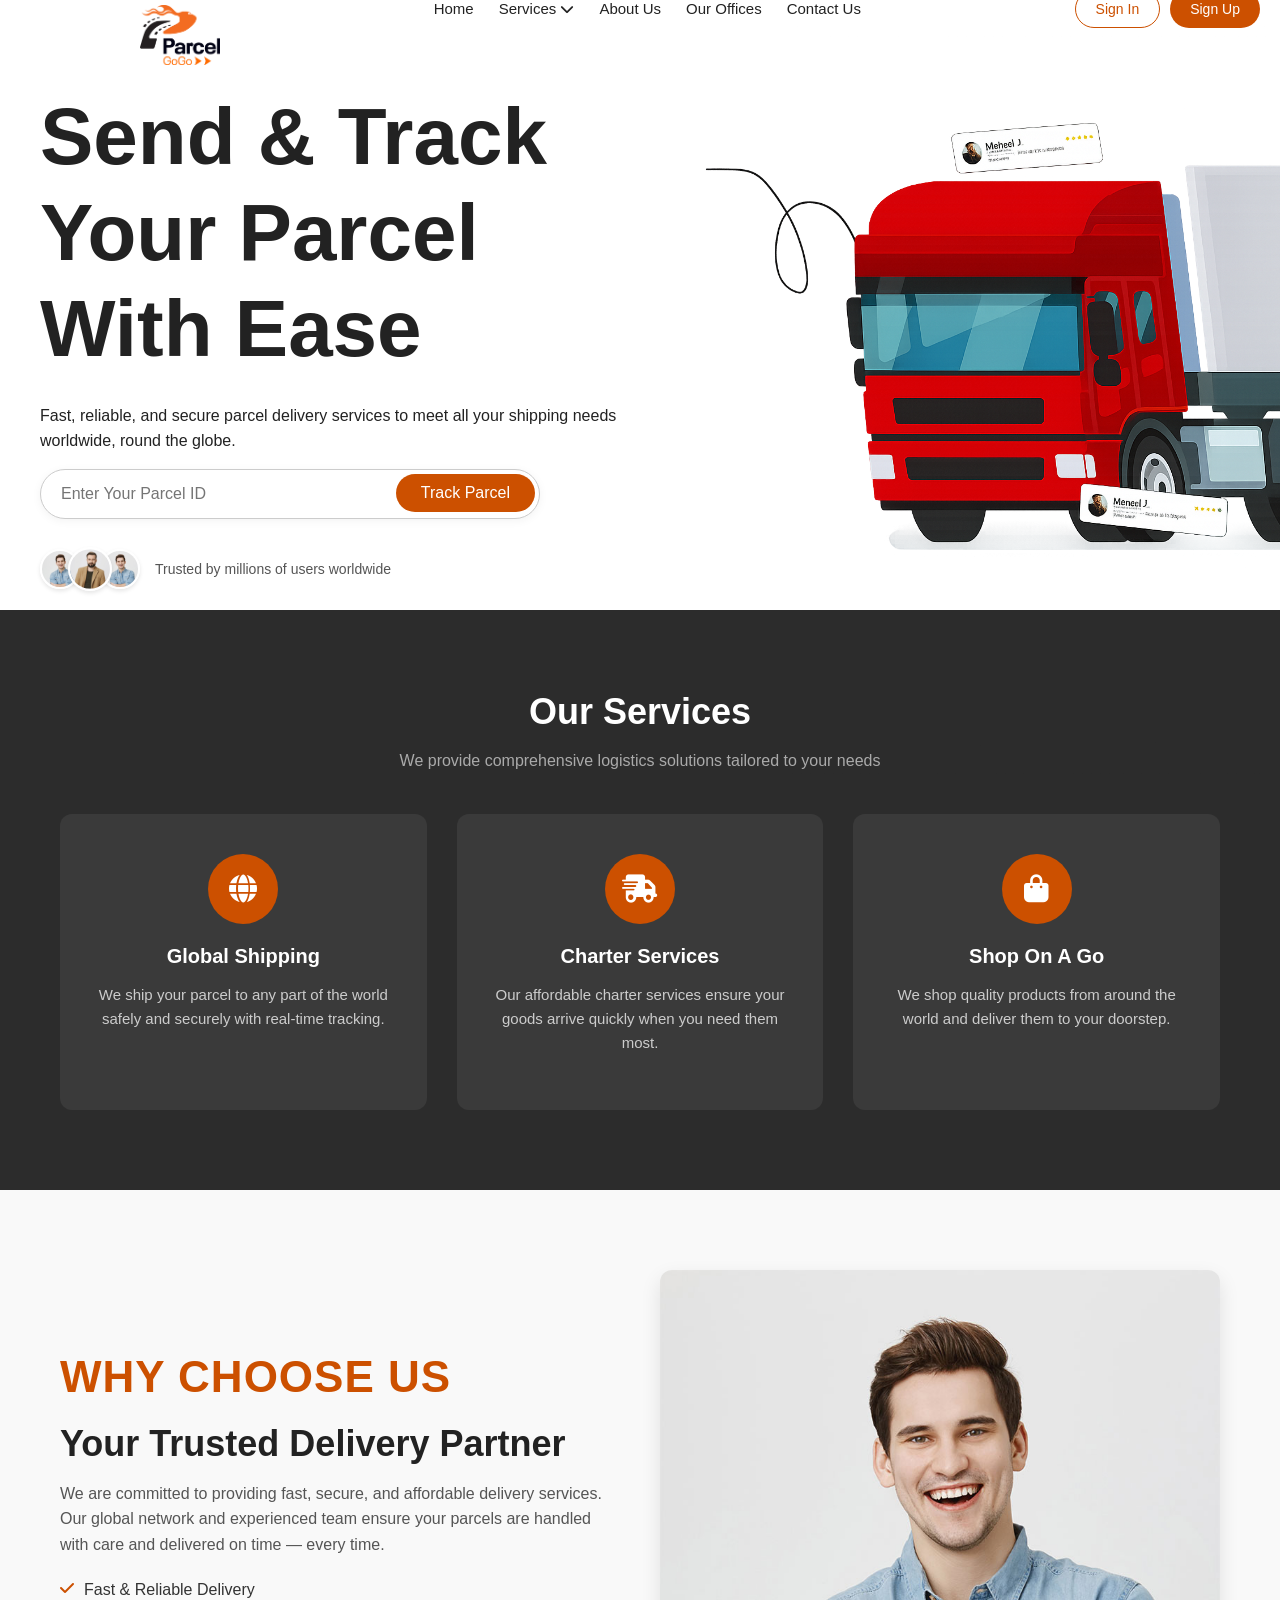
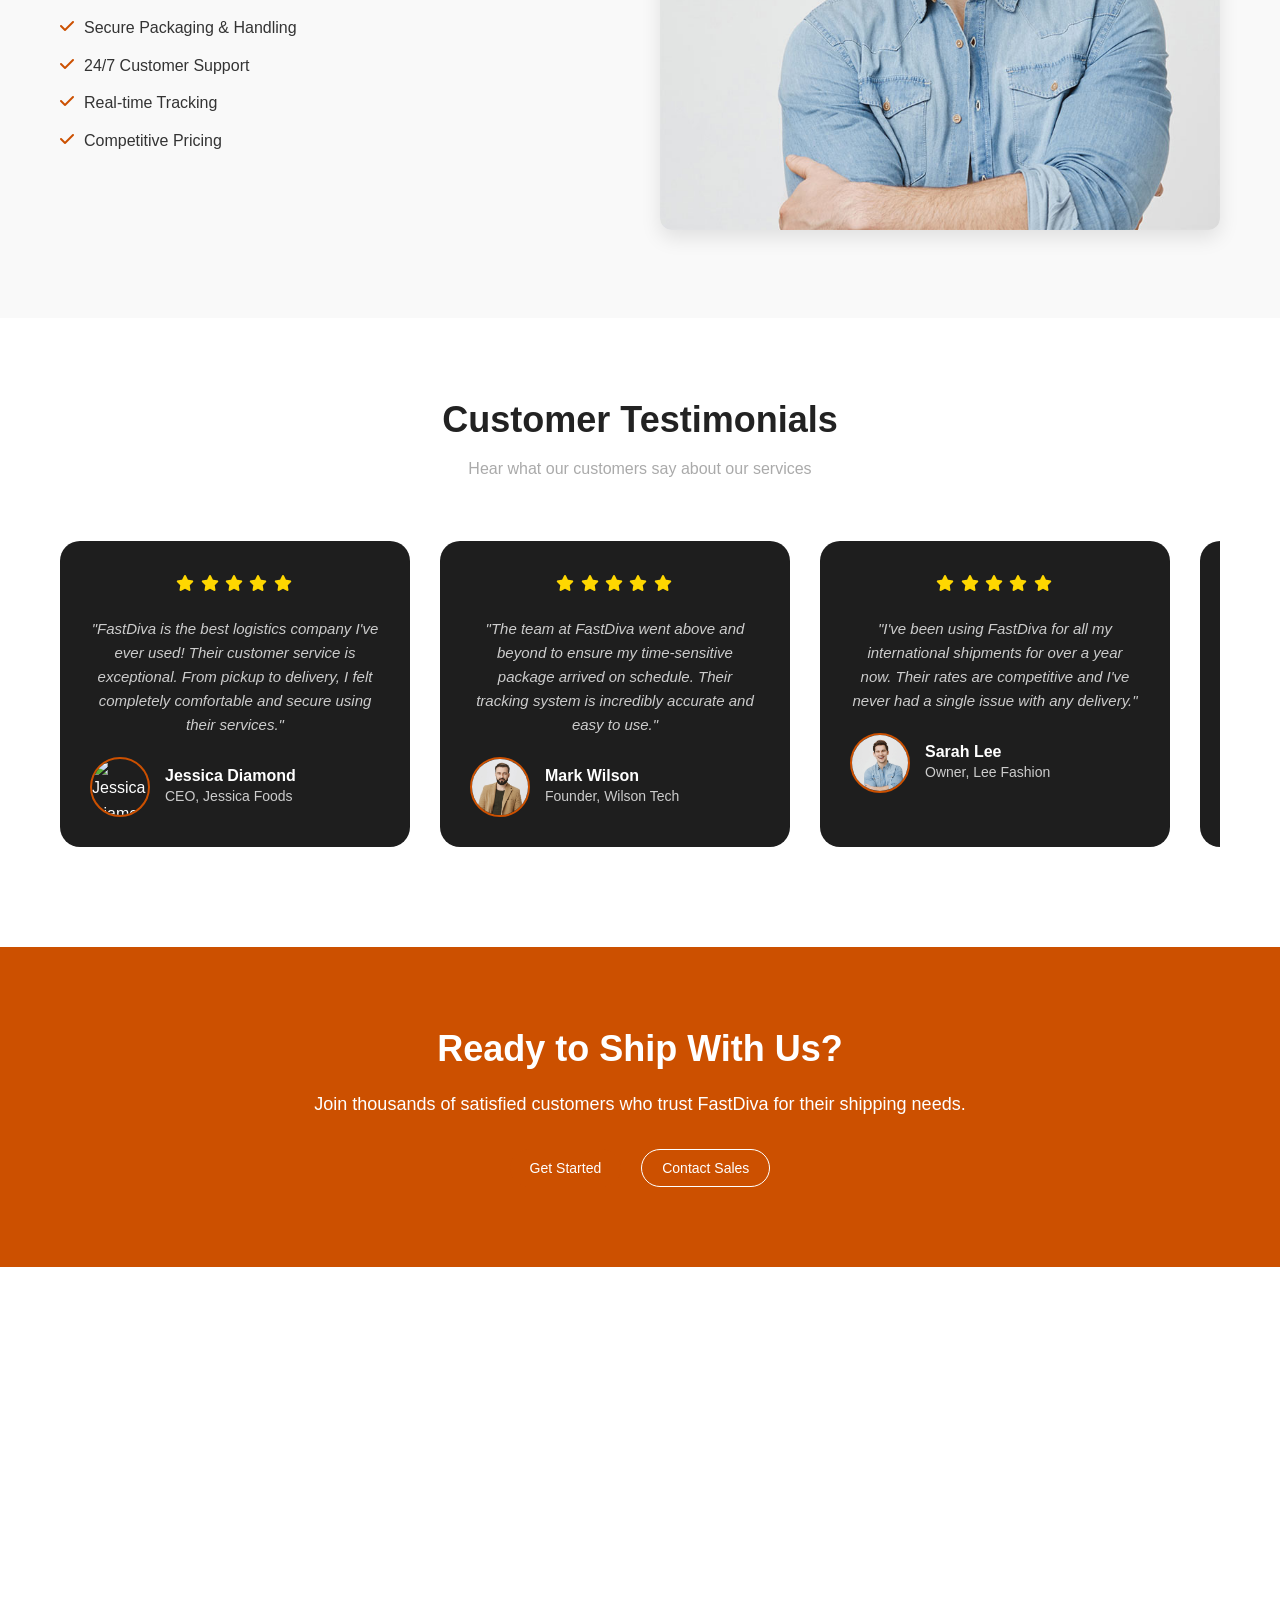
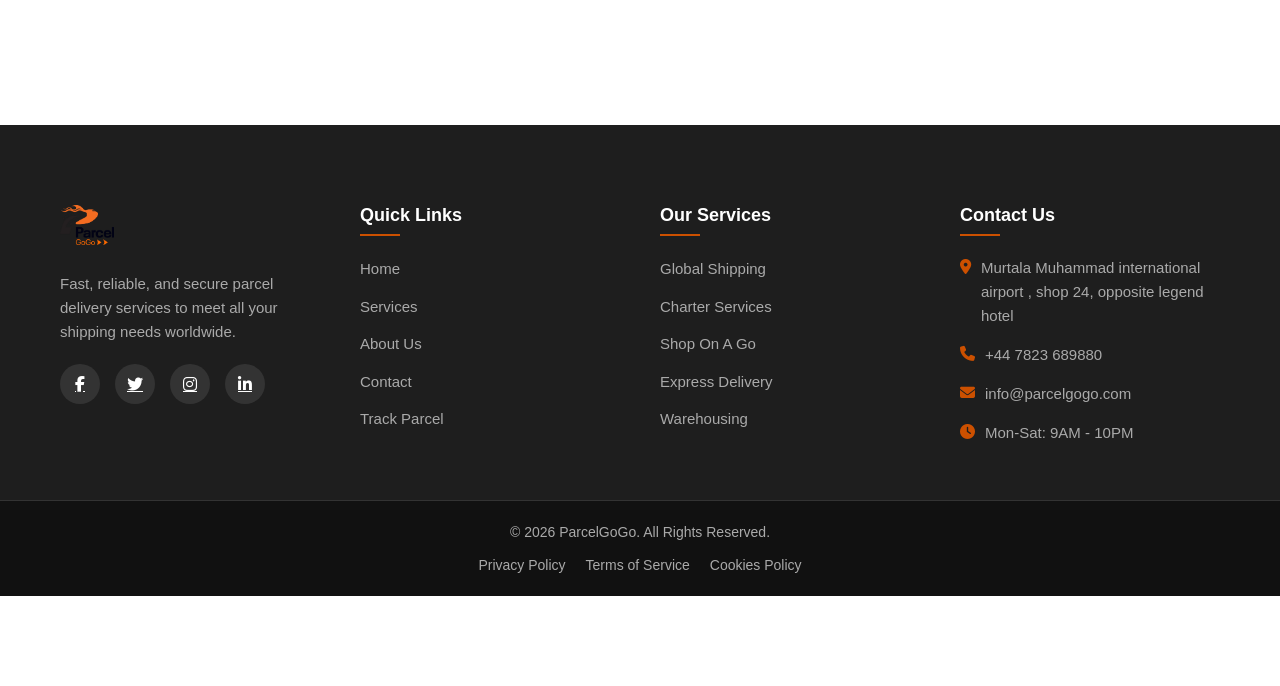
==== commit a6c6dde7: "Update index.html" ====
--- a/index.html
+++ b/index.html
@@ -242,6 +242,18 @@
     </div>
   </section>
 
+  <!-- MAP SECTION -->
+  <div class="map-section">
+  <iframe
+    src="https://www.google.com/maps/embed?pb=!1m18!1m12!1m3!1d15854.093935693321!2d3.3167960938717047!3d6.581654994588874!2m3!1f0!2f0!3f0!3m2!1i1024!2i768!4f13.1!3m3!1m2!1s0x103b91e751d71485%3A0xf222ed73a7d14f9a!2sMurtala%20Muhammed%20International%20Airport!5e0!3m2!1sen!2sng!4v1790791002708!5m2!1sen!2sng"
+    width="600"
+    height="450"
+    style="border:0;"
+    allowfullscreen=""
+    loading="lazy"
+    referrerpolicy="strict-origin-when-cross-origin">
+  </iframe>
+ </div>
   <!-- FOOTER SECTION -->
   <footer class="footer">
     <div class="container">
--- a/style.css
+++ b/style.css
@@ -18,7 +18,7 @@
 
 body {
   margin: 0;
-  font-family: 'Segoe UI', Arial, sans-serif;
+  font-family: "Segoe UI", Arial, sans-serif;
   background: #fff;
   color: var(--text-color);
   line-height: 1.6;
@@ -104,7 +104,6 @@
   margin-bottom: 10px;
 }
 
-
 .logo {
   margin-left: 120px;
   /* adjust value as needed */
@@ -125,7 +124,6 @@
   transition: all 0.3s ease;
   margin-top: -10vh;
 }
-
 
 .logo img {
   height: 60px;
@@ -233,7 +231,6 @@
   justify-content: space-between;
   align-items: center;
   padding: 40px 0 80px;
-  ;
   width: 100%;
 }
 
@@ -665,7 +662,7 @@
 }
 
 .footer h3::after {
-  content: '';
+  content: "";
   position: absolute;
   left: 0;
   bottom: 0;
@@ -742,7 +739,6 @@
 
 /* MOBILE STYLES */
 @media (max-width: 768px) {
-
   /* Mobile menu styles */
   nav ul {
     display: none;
@@ -797,11 +793,46 @@
   .hero {
     flex-direction: column;
     text-align: center;
-    padding-top: 120px;
+    padding: 8px 16px 32px;
+    gap: 24px;
   }
 
   .hero h1 {
     font-size: 36px;
+    margin-top: 0;
+  }
+
+  .hero-image {
+    order: -1;
+    flex: none;
+    min-width: 0;
+    width: 100%;
+  }
+
+  .hero-image img {
+    display: block;
+    width: 100%;
+    max-width: 300px;
+    max-height: 250px;
+    object-fit: cover;
+    animation: none;
+    margin: 0 auto;
+  }
+
+  .hero-content {
+    flex: none;
+    min-width: 0;
+    width: 100%;
+    margin-top: 0;
+    padding-right: 0;
+  }
+
+  .hero-content p {
+    margin-top: 0;
+  }
+
+  .arrowImage {
+    display: none;
   }
 
   .tracking-form {
@@ -823,6 +854,10 @@
     justify-content: center;
   }
 
+  .services {
+    margin-top: 0;
+  }
+
   /* WHY CHOOSE US */
   .why-content {
     flex-direction: column;
@@ -845,6 +880,12 @@
   }
 
   /* FOOTER */
+  .footer-contact ul {
+    display: flex;
+    flex-direction: column;
+    align-items: center;
+  }
+
   .footer-container {
     grid-template-columns: 1fr;
     text-align: center;
@@ -890,32 +931,33 @@
 /* ===== MEDIUM SCREENS (tablets, up to 768px) ===== */
 @media (max-width: 768px) {
   header {
-    margin-top: 0;              /* kill the -10vh hack that pushes header off-canvas */
+    margin-top: 0; /* kill the -10vh hack that pushes header off-canvas */
     padding: 15px 20px;
     position: relative;
-    flex-wrap: wrap;
+    flex-flow: row nowrap;
+    justify-content: space-between;
   }
 
   .logo {
-    margin-left: 20px;          /* remove the fixed 120px offset */
-    margin-top: 0;
+    margin: 0;
   }
 
   .logo img {
     height: 50px;
-    width: auto;                /* avoid squashing at fixed 80px width */
+    width: auto; /* avoid squashing at fixed 80px width */
   }
 
   .logo-imgg {
-    top: 0;                     /* remove the -20px nudge, not needed at this size */
+    top: 0; /* remove the -20px nudge, not needed at this size */
   }
 
   nav {
-    width: 100%;
+    width: 0;
   }
 
   nav ul {
-    top: 65px;                  /* align with the smaller header height above */
+    position: absolute;
+    top: 100%;
   }
 
   .menu-toggle {
@@ -930,16 +972,11 @@
     padding: 10px 15px;
   }
 
-  .logo {
-    margin-left: 10px;
-  }
-
   .logo img {
     height: 40px;
   }
 
   nav ul {
-    top: 55px;
     padding: 10px 0;
   }
 
@@ -956,72 +993,3 @@
     font-size: 22px;
   }
 }
-/* ===== HERO CLEANUP FOR SMALL SCREENS ===== */
-@media (max-width: 768px) {
-  .hero {
-    padding-top: 100px;
-  }
-
-  .hero-content {
-    margin-top: 0;
-    padding-right: 0;
-    text-align: center;
-    width: 100%;
-  }
-
-  .hero-content p {
-    margin-top: 0;
-  }
-
-  .hero h1 {
-    margin-top: 0;
-    font-size: 32px;
-    text-align: center;
-  }
-
-  .arrowImage {
-    display: none;   /* floating review badge image - too cramped on mobile */
-  }
-
-  .tracking-form {
-    margin: 0 auto 20px;
-    width: 100%;
-  }
-
-  .trusted {
-    justify-content: center;
-    flex-wrap: wrap;
-    text-align: center;
-    gap: 10px;
-  }
-
-  .hero-image {
-    margin-top: 20px;
-    width: 100%;
-  }
-
-  .hero-image img {
-    margin-top: 0;
-    margin-left: 0;
-    max-width: 220px;   /* shrink the truck down */
-    animation: float 3s ease-in-out infinite;
-  }
-
-  .services {
-    margin-top: 0;   /* was -30vh, dragging the black section up under the hero */
-  }
-}
-
-@media (max-width: 480px) {
-  .hero h1 {
-    font-size: 26px;
-  }
-
-  .hero-content p {
-    font-size: 14px;
-  }
-
-  .hero-image img {
-    max-width: 180px;   /* even smaller on very small phones */
-  }
-}
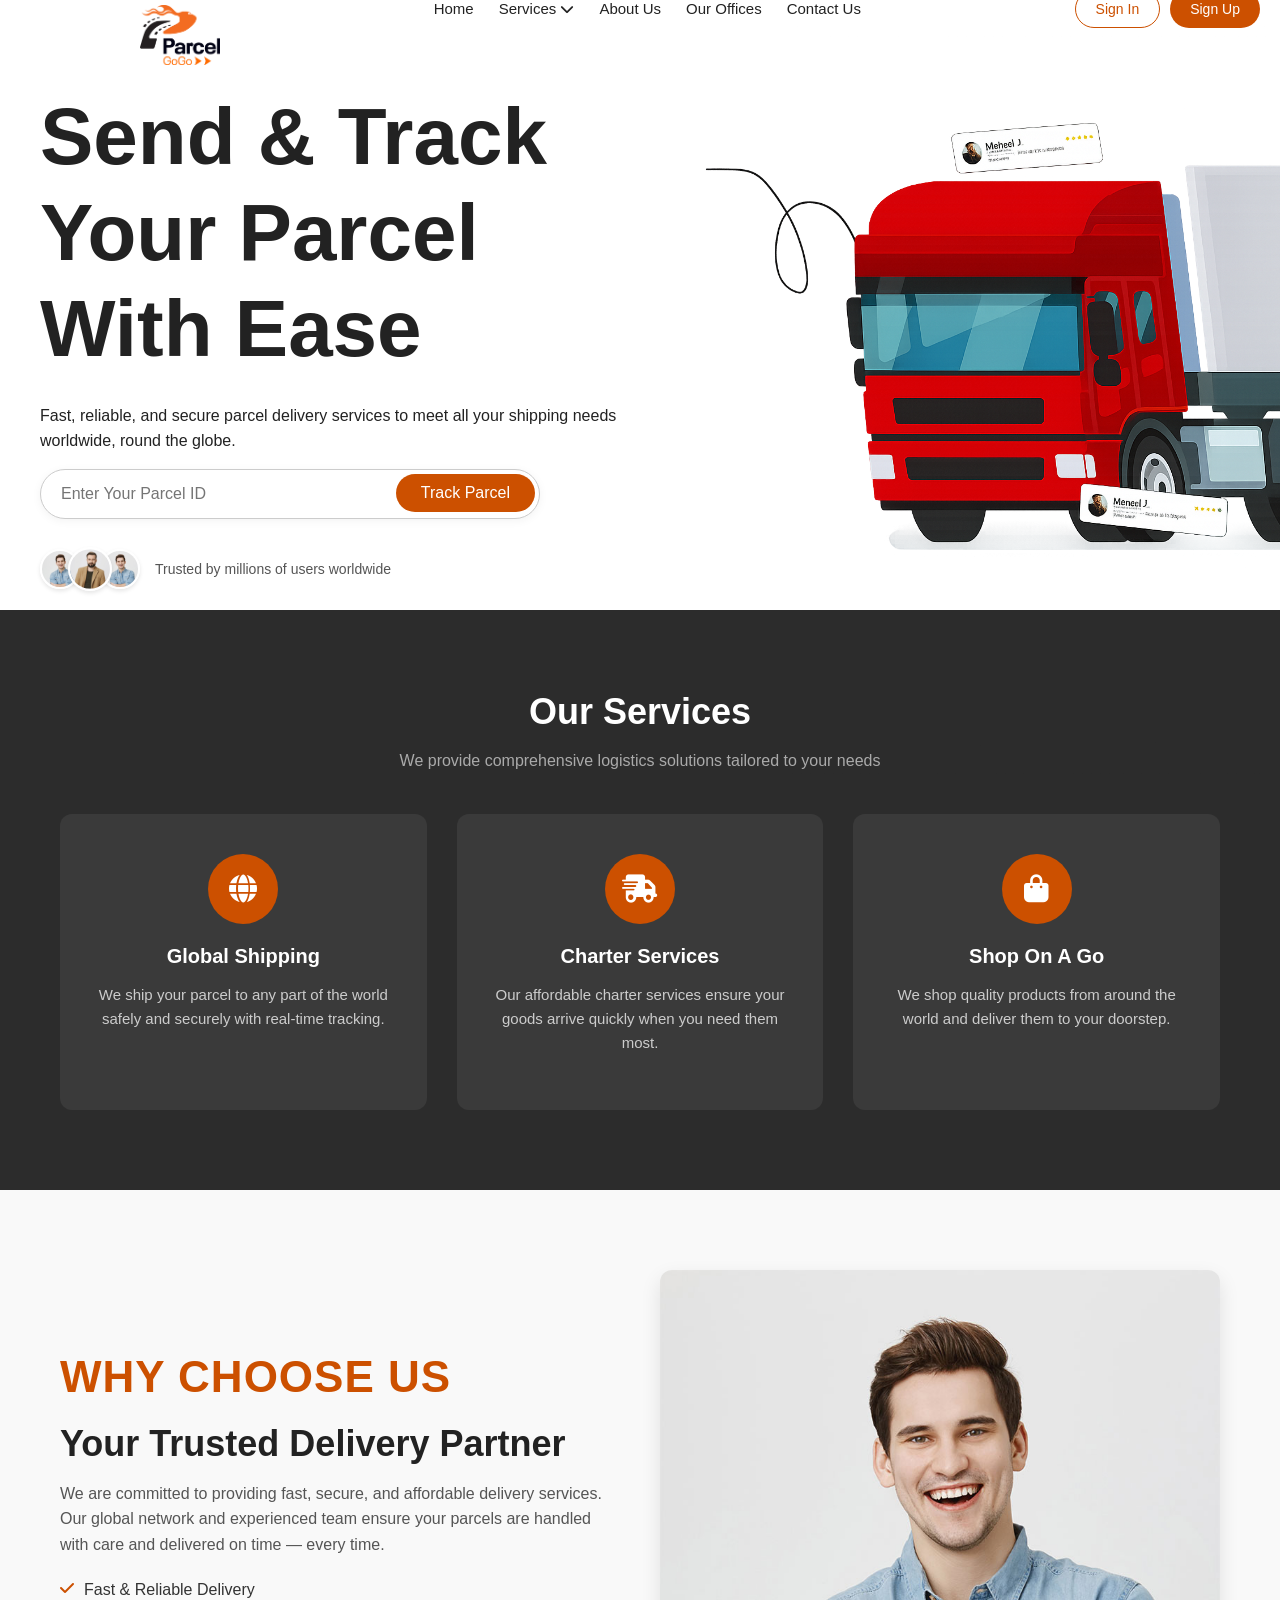
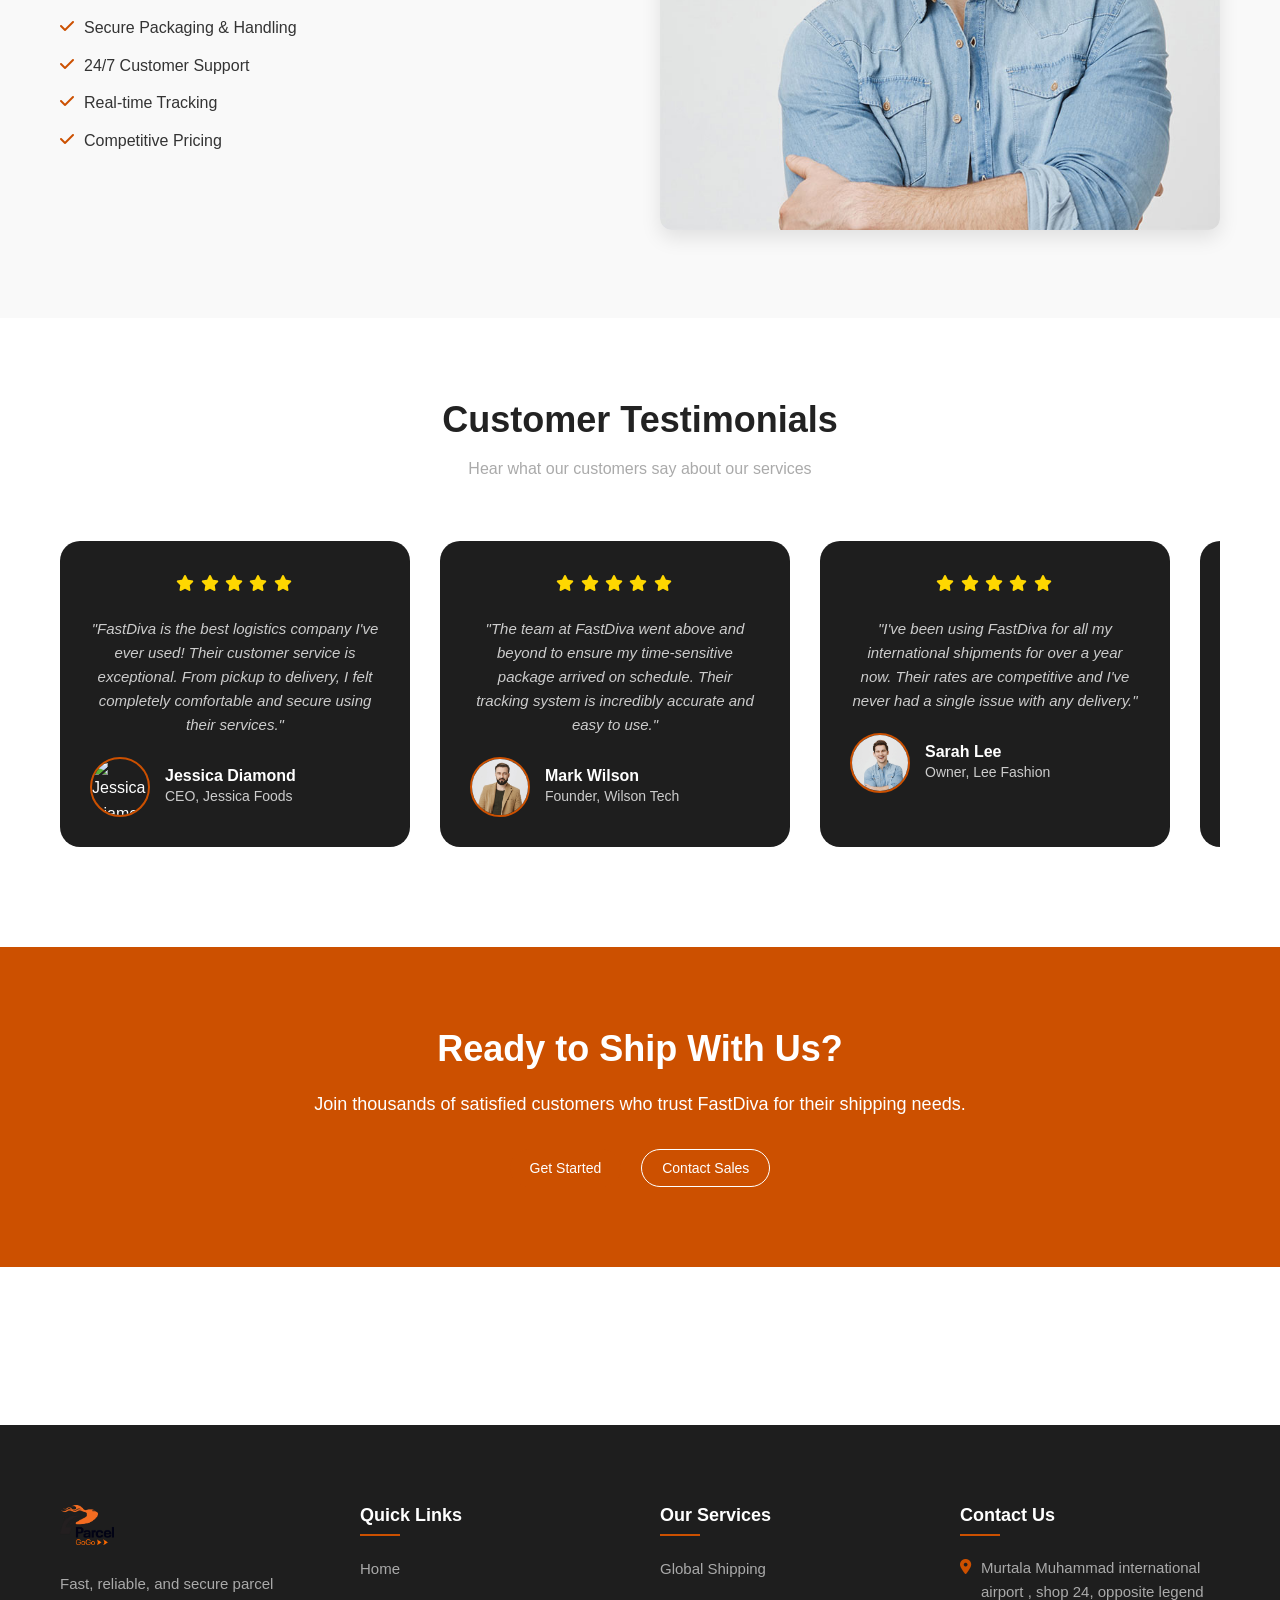
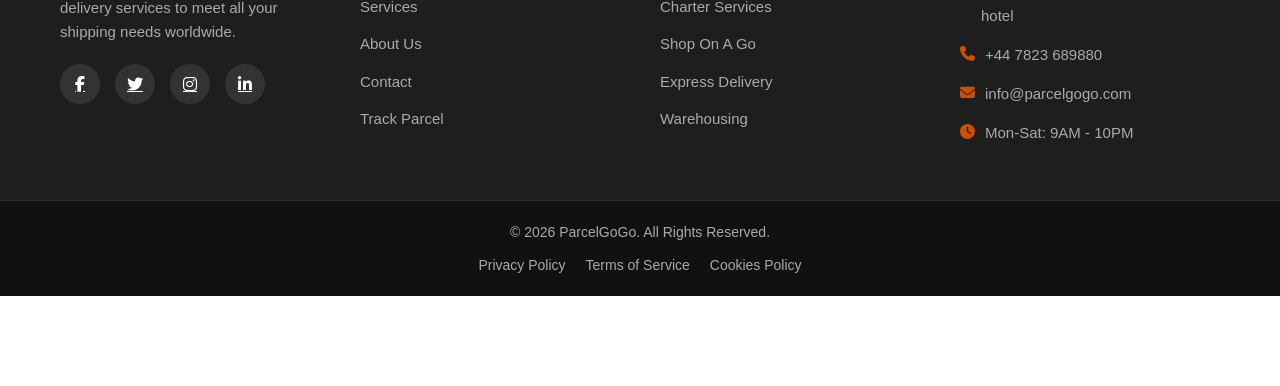
==== commit dc5d5825: "Update index.html" ====
--- a/index.html
+++ b/index.html
@@ -244,16 +244,15 @@
 
   <!-- MAP SECTION -->
   <div class="map-section">
-  <iframe
+    <iframe
     src="https://www.google.com/maps/embed?pb=!1m18!1m12!1m3!1d15854.093935693321!2d3.3167960938717047!3d6.581654994588874!2m3!1f0!2f0!3f0!3m2!1i1024!2i768!4f13.1!3m3!1m2!1s0x103b91e751d71485%3A0xf222ed73a7d14f9a!2sMurtala%20Muhammed%20International%20Airport!5e0!3m2!1sen!2sng!4v1790791002708!5m2!1sen!2sng"
-    width="600"
-    height="450"
     style="border:0;"
     allowfullscreen=""
     loading="lazy"
     referrerpolicy="strict-origin-when-cross-origin">
-  </iframe>
- </div>
+    </iframe>
+  </div>
+  
   <!-- FOOTER SECTION -->
   <footer class="footer">
     <div class="container">
